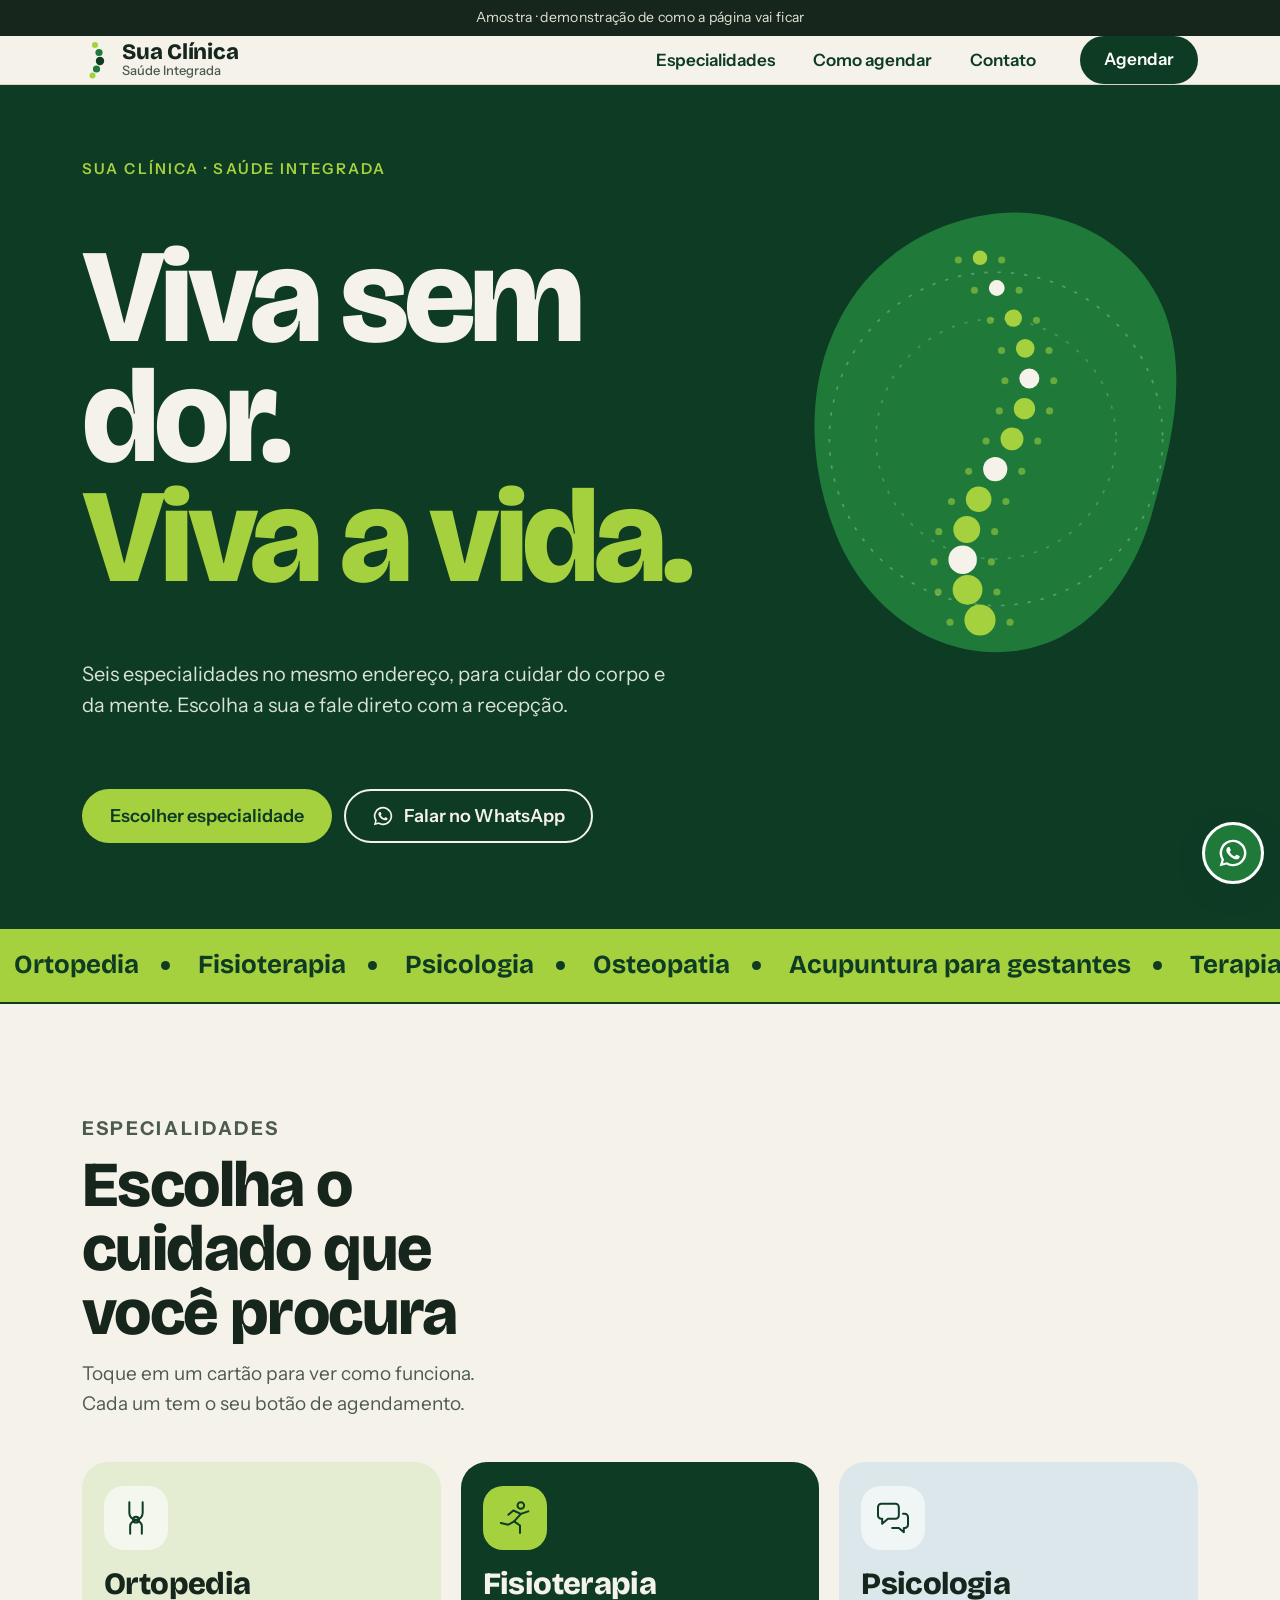
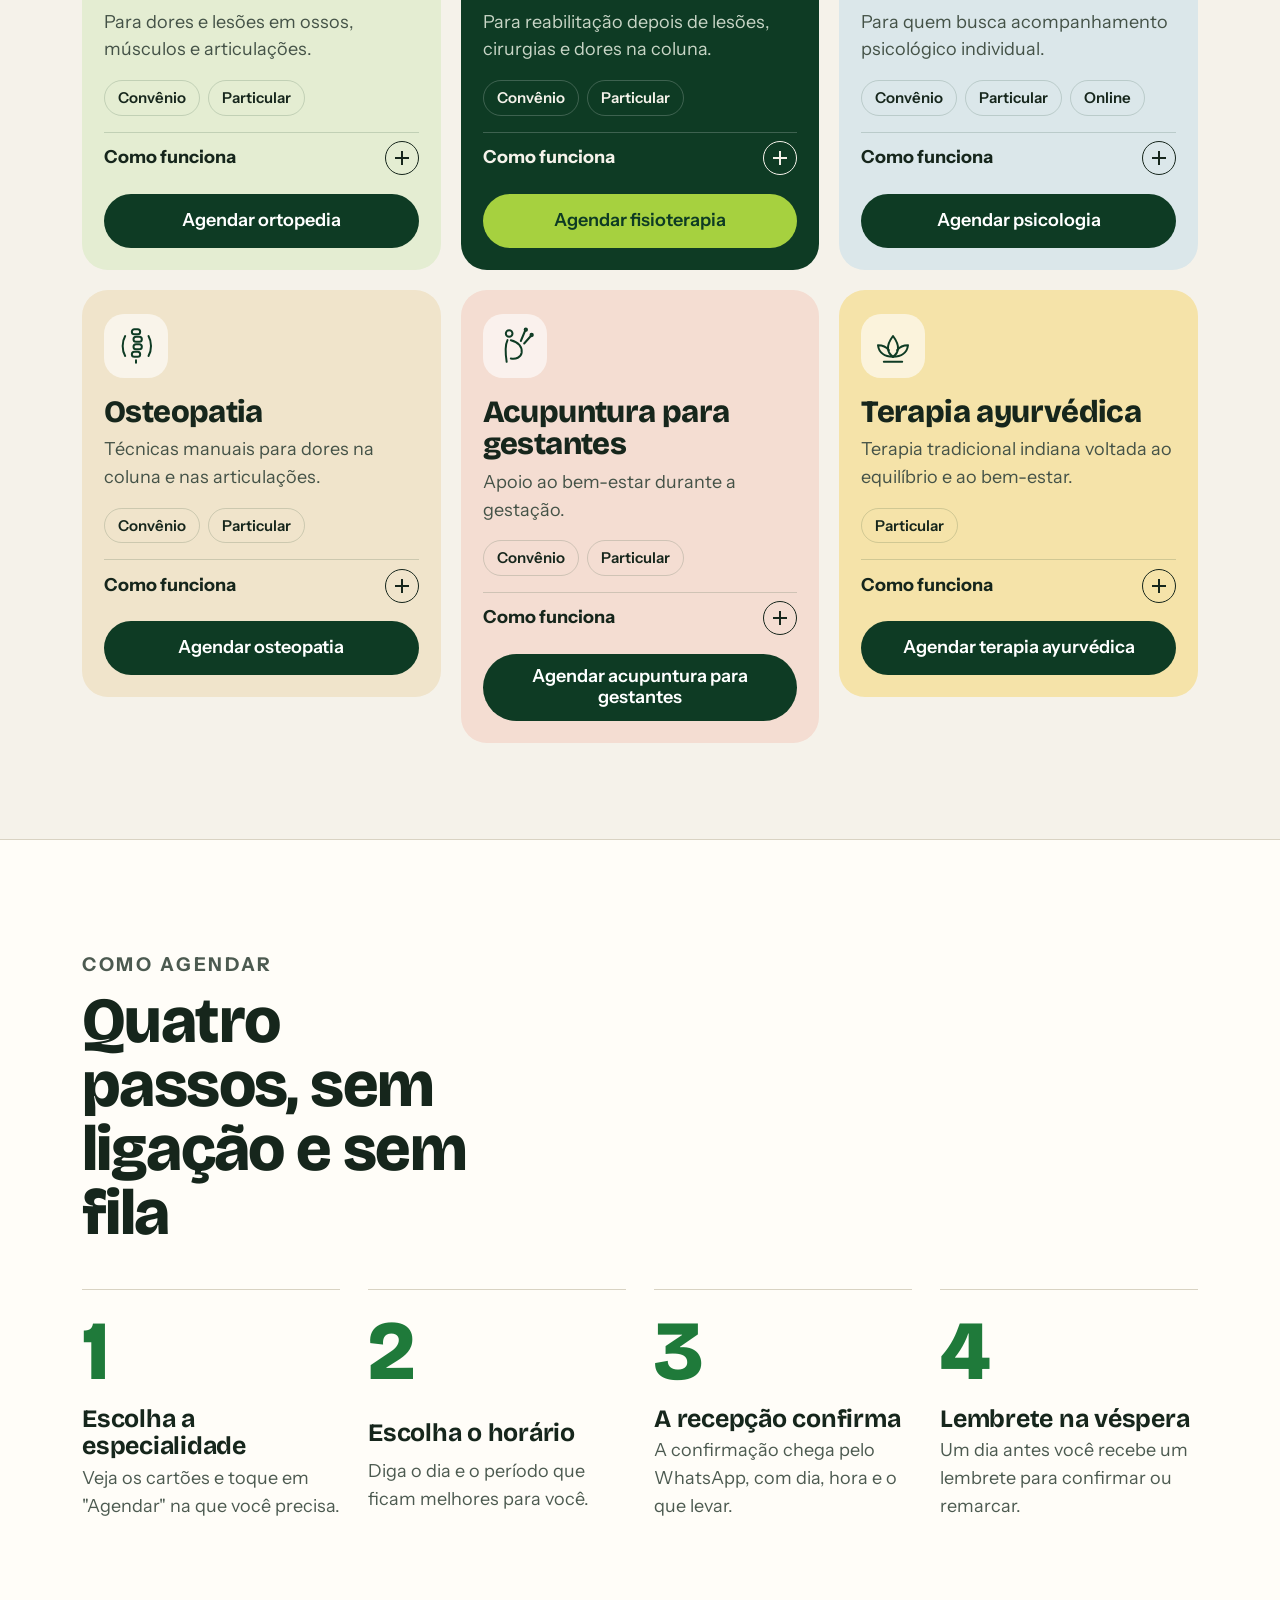
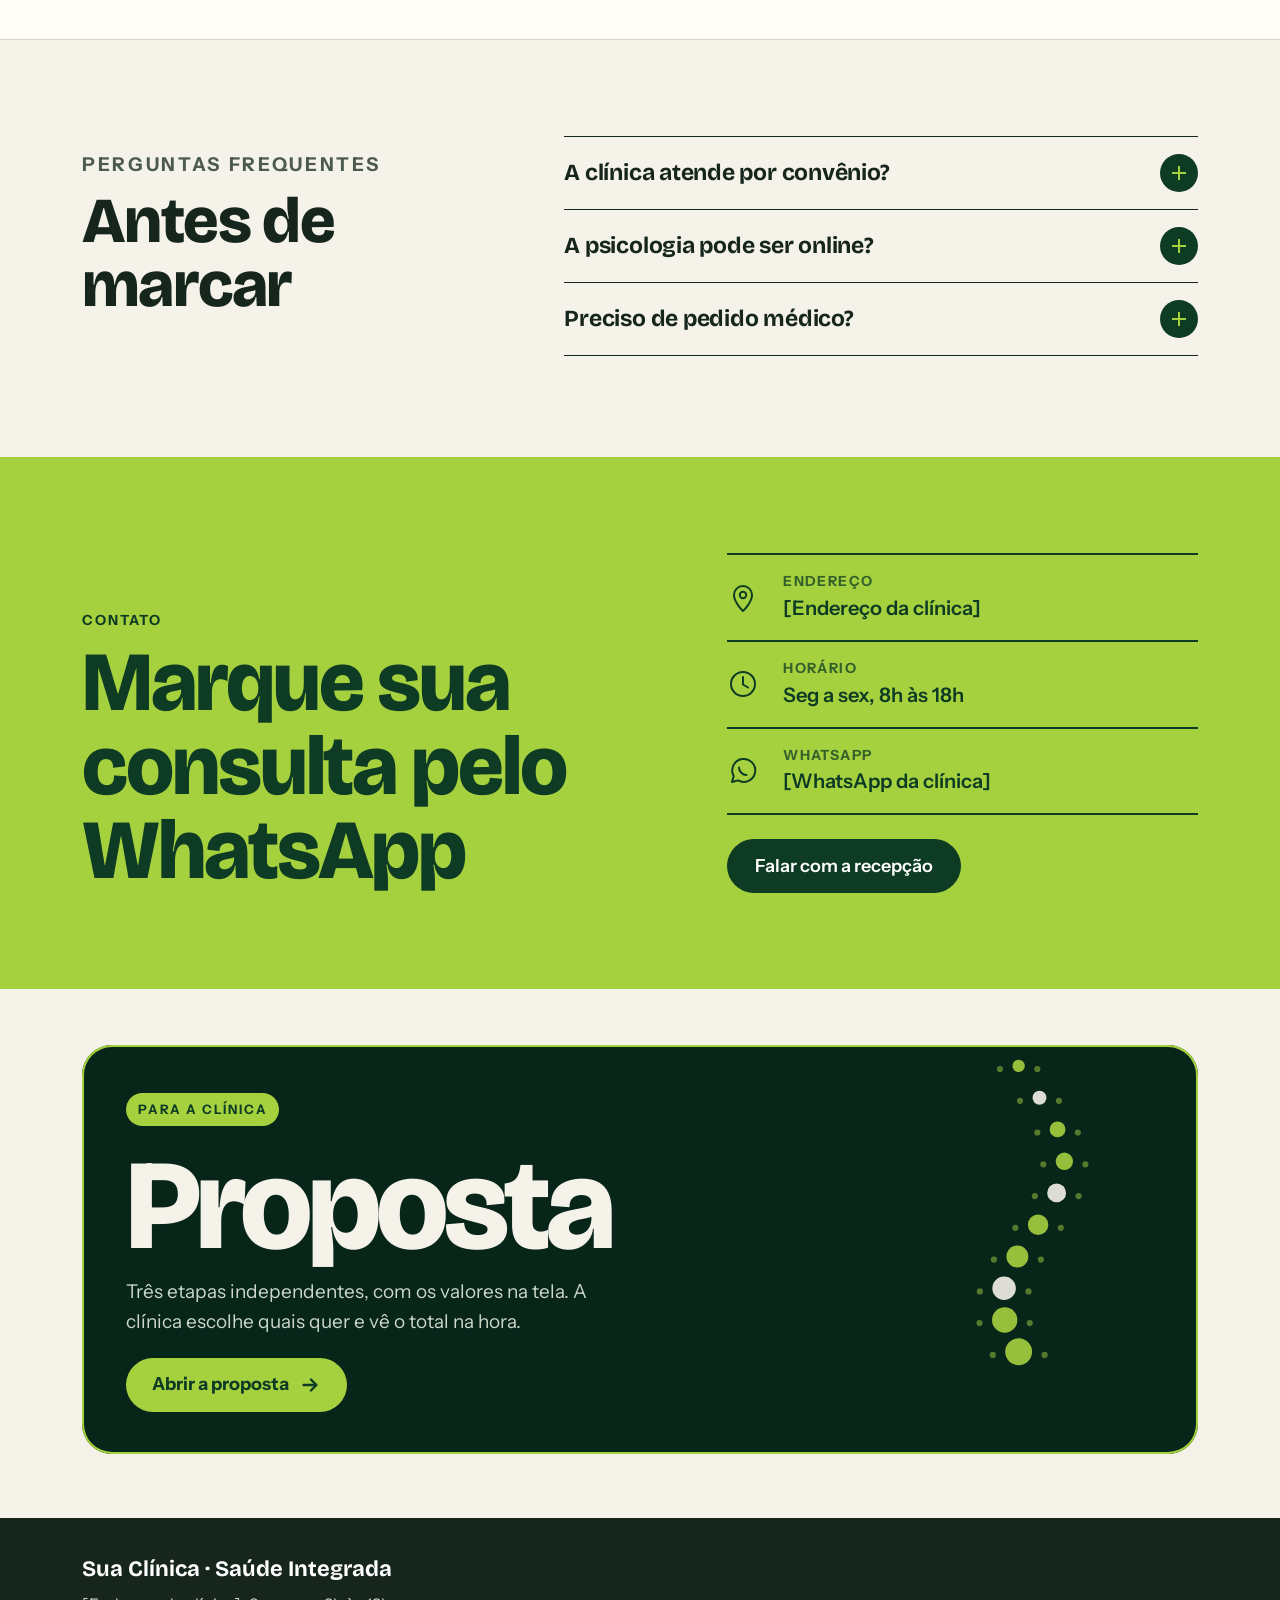
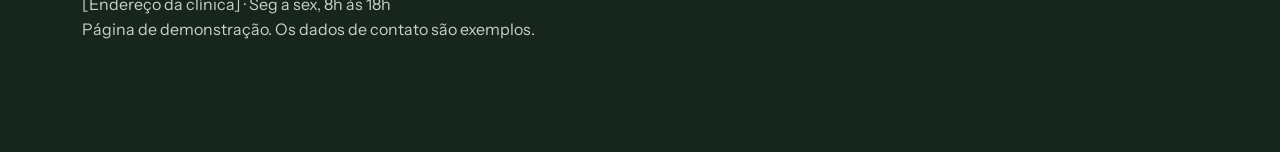
==== amostra-clinica.html @ cb08f444 "Adiciona amostra de landing page para clínica com proposta interativa Arquivo HTML único (CSS e JS e" ====
<!DOCTYPE html>
<html lang="pt-BR">
<head>
<meta charset="utf-8">
<meta name="viewport" content="width=device-width, initial-scale=1">
<title>Sua Clínica · Saúde Integrada</title>
<meta name="description" content="Ortopedia, fisioterapia, psicologia, osteopatia, acupuntura para gestantes e terapia ayurvédica. Agende pelo WhatsApp.">
<link rel="preconnect" href="https://fonts.googleapis.com">
<link rel="preconnect" href="https://fonts.gstatic.com" crossorigin>
<link href="https://fonts.googleapis.com/css2?family=Bricolage+Grotesque:opsz,wght@12..96,500;12..96,700;12..96,800&family=Instrument+Sans:wght@400;500;600;700&display=swap" rel="stylesheet">
<style>
:root{
  --escuro:#0E3B24; --verde:#1F7A3A; --limao:#A6D13F; --fundo:#F5F2EA;
  --tinta:#16261C; --suave:#4C5A50; --linha:#D9D3C3; --papel:#FFFDF8;
  --titulo:"Bricolage Grotesque","Arial Narrow",Arial,sans-serif;
  --texto:"Instrument Sans",system-ui,-apple-system,"Segoe UI",Roboto,Arial,sans-serif;
}
*,*::before,*::after{box-sizing:border-box}
html{-webkit-text-size-adjust:100%;scroll-behavior:smooth}
html.travado{overflow:hidden}
body{margin:0;background:var(--fundo);color:var(--tinta);font-family:var(--texto);font-size:18px;line-height:1.55;overflow-x:hidden}
h1,h2,h3,h4,p,ol,ul{margin:0}
ol,ul{padding:0;list-style:none}
svg{display:block}
a{color:inherit}
button{font:inherit;color:inherit;cursor:pointer}
:focus-visible{outline:3px solid var(--limao);outline-offset:3px}
.sobre-claro :focus-visible, .proposta :focus-visible{outline-color:var(--verde)}
.caixa{width:100%;max-width:1180px;margin:0 auto;padding:0 20px}
section{scroll-margin-top:120px}

/* Botões */
.btn{display:inline-flex;align-items:center;justify-content:center;gap:10px;min-height:54px;padding:10px 26px;border-radius:999px;border:2px solid transparent;font-weight:600;font-size:18px;line-height:1.2;text-decoration:none;text-align:center;transition:transform .15s ease,background-color .15s ease}
.btn:active{transform:scale(.98)}
.btn-limao{background:var(--limao);color:var(--escuro)}
.btn-limao:hover{background:#B7DD58}
.btn-escuro{background:var(--escuro);color:#fff}
.btn-escuro:hover{background:#14502F}
.btn-contorno{border-color:currentColor;background:transparent}
.btn svg{width:22px;height:22px;flex:none}

/* Faixa de amostra */
.amostra{background:var(--tinta);color:#E6E2D6;font-size:14px;text-align:center;padding:7px 16px;letter-spacing:.02em}

/* Topo */
.topo{position:sticky;top:0;z-index:40;background:rgba(245,242,234,.94);backdrop-filter:blur(10px);-webkit-backdrop-filter:blur(10px);border-bottom:1px solid var(--linha)}
.topo-linha{display:flex;align-items:center;justify-content:space-between;gap:12px;min-height:64px}
.marca{display:flex;align-items:center;gap:10px;min-width:0;min-height:48px;text-decoration:none}
.marca svg{width:30px;height:38px;flex:none}
.marca-nome{font-family:var(--titulo);font-weight:800;font-size:19px;line-height:1.05;letter-spacing:-.01em}
.marca-sub{display:block;font-family:var(--texto);font-weight:500;font-size:13px;color:var(--suave);letter-spacing:0}
.topo .btn{min-height:48px;padding:8px 22px;font-size:17px}
.menu{display:flex;gap:4px;margin:0 -10px;border-top:1px solid var(--linha)}
.menu a{flex:1;display:flex;align-items:center;justify-content:center;min-height:48px;padding:0 6px;font-size:16px;font-weight:600;text-decoration:none;white-space:nowrap;color:var(--escuro)}
.menu a:hover{text-decoration:underline;text-underline-offset:5px}

/* Abertura */
.abertura{background:var(--escuro);color:#F5F2EA;position:relative;overflow:hidden}
.abertura-grade{display:grid;gap:8px;padding-top:44px;padding-bottom:52px}
.sobretitulo{font-size:15px;font-weight:600;letter-spacing:.14em;text-transform:uppercase;color:var(--limao)}
.abertura h1{font-family:var(--titulo);font-weight:800;font-size:clamp(58px,17.5vw,150px);line-height:.9;letter-spacing:-.035em;margin:18px 0 22px}
.abertura h1 span{display:block}
.abertura h1 .l2{color:var(--limao)}
.abertura-texto{font-size:20px;max-width:30em;color:#D8E2D5}
.abertura-botoes{display:flex;flex-direction:column;gap:12px;margin-top:28px}
.abertura-arte{justify-self:center;width:min(78vw,340px);margin-top:26px}
.abertura-arte svg{width:100%;height:auto}

/* Faixa correndo */
.faixa{background:var(--limao);color:var(--escuro);overflow:hidden;border-block:2px solid var(--escuro)}
.faixa-trilho{display:flex;width:max-content;animation:correr 34s linear infinite}
.faixa-grupo{display:flex;flex:none}
.faixa-grupo span{display:flex;align-items:center;gap:22px;padding:14px 11px;font-family:var(--titulo);font-weight:700;font-size:22px;white-space:nowrap}
.faixa-grupo span::after{content:"";width:9px;height:9px;border-radius:50%;background:var(--escuro)}
@keyframes correr{to{transform:translateX(-50%)}}

/* Títulos de seção */
.secao{padding:64px 0}
.secao-cab{margin-bottom:30px;max-width:22em}
.rotulo{font-size:14px;font-weight:700;letter-spacing:.14em;text-transform:uppercase;color:var(--verde)}
.secao h2{font-family:var(--titulo);font-weight:800;font-size:clamp(36px,9vw,64px);line-height:1;letter-spacing:-.025em;margin-top:10px}
.secao-cab p{margin-top:14px;color:var(--suave);font-size:19px}

/* Cards */
.cards{display:grid;gap:16px;align-items:start}
.card{--c:#E4EDD2;--ct:var(--tinta);--cs:#445247;--cl:rgba(14,59,36,.16);background:var(--c);color:var(--ct);border-radius:26px;padding:24px 22px 22px;cursor:pointer;position:relative;-webkit-tap-highlight-color:transparent;transition:transform .2s ease}
.card:nth-child(3){--c:#DBE7EA}
.card:nth-child(4){--c:#F0E4CB}
.card:nth-child(5){--c:#F4DDD2}
.card:nth-child(6){--c:#F5E3A9}
.card.destaque{--c:var(--escuro);--ct:#F5F2EA;--cs:#C9D6C7;--cl:rgba(255,255,255,.2)}
.card-topo{display:flex;align-items:flex-start;justify-content:space-between;gap:12px}
.icone{width:64px;height:64px;border-radius:20px;background:rgba(255,255,255,.6);display:grid;place-items:center;color:var(--escuro)}
.destaque .icone{background:var(--limao)}
.icone svg{width:40px;height:40px;fill:none;stroke:currentColor;stroke-width:2.4;stroke-linecap:round;stroke-linejoin:round}
.selo-card{font-size:13px;font-weight:700;letter-spacing:.08em;text-transform:uppercase;background:var(--limao);color:var(--escuro);padding:6px 12px;border-radius:999px}
.card h3{font-family:var(--titulo);font-weight:800;font-size:31px;line-height:1.05;letter-spacing:-.02em;margin-top:18px}
.card-para{margin-top:8px;color:var(--cs);font-size:18px}
.etiquetas{display:flex;flex-wrap:wrap;gap:8px;margin-top:16px}
.etiquetas li{font-size:15px;font-weight:600;padding:5px 13px;border-radius:999px;border:1.5px solid var(--cl)}
.card-abrir{display:flex;align-items:center;justify-content:space-between;width:100%;min-height:52px;margin-top:16px;padding:0;background:none;border:0;border-top:1.5px solid var(--cl);font-weight:700;font-size:18px;text-align:left}
.card-abrir i{width:34px;height:34px;border-radius:50%;border:1.5px solid currentColor;position:relative;flex:none;transition:transform .25s ease}
.card-abrir i::before,.card-abrir i::after{content:"";position:absolute;left:50%;top:50%;width:14px;height:2px;margin:-1px 0 0 -7px;background:currentColor}
.card-abrir i::after{transform:rotate(90deg);transition:opacity .2s}
.card.aberto .card-abrir i{transform:rotate(180deg)}
.card.aberto .card-abrir i::after{opacity:0}
.passos{display:none;padding:4px 0 10px;counter-reset:p}
.card.aberto .passos{display:block;animation:surgir .3s ease}
.passos li{counter-increment:p;display:flex;gap:14px;align-items:center;padding:9px 0;font-size:18px}
.passos li::before{content:counter(p);flex:none;width:34px;height:34px;border-radius:50%;display:grid;place-items:center;font-family:var(--titulo);font-weight:800;font-size:17px;background:var(--ct);color:var(--c)}
.card .btn{width:100%;margin-top:10px}
.destaque .btn-escuro{background:var(--limao);color:var(--escuro)}
@keyframes surgir{from{opacity:0;transform:translateY(-6px)}to{opacity:1;transform:none}}

/* Como agendar */
.agendar{background:var(--papel);border-block:1px solid var(--linha)}
.etapas{display:grid;gap:0}
.etapas li{display:grid;grid-template-columns:auto 1fr;gap:4px 18px;padding:22px 0;border-top:1.5px solid var(--linha);align-items:start}
.etapas li:last-child{border-bottom:1.5px solid var(--linha)}
.etapas b{grid-row:span 2;font-family:var(--titulo);font-weight:800;font-size:60px;line-height:.85;color:var(--verde);letter-spacing:-.04em;min-width:1.1em}
.etapas h3{font-family:var(--titulo);font-weight:700;font-size:25px;line-height:1.1;letter-spacing:-.01em}
.etapas p{color:var(--suave)}

/* Perguntas */
.faq-lista{border-top:1.5px solid var(--tinta)}
.faq-item{border-bottom:1.5px solid var(--tinta)}
.faq-item button{display:flex;align-items:center;justify-content:space-between;gap:16px;width:100%;min-height:72px;padding:14px 0;background:none;border:0;text-align:left;font-family:var(--titulo);font-weight:700;font-size:23px;line-height:1.15;letter-spacing:-.01em}
.faq-item button i{width:38px;height:38px;border-radius:50%;background:var(--escuro);position:relative;flex:none;transition:transform .25s ease}
.faq-item button i::before,.faq-item button i::after{content:"";position:absolute;left:50%;top:50%;width:14px;height:2px;margin:-1px 0 0 -7px;background:var(--limao)}
.faq-item button i::after{transform:rotate(90deg)}
.faq-item.aberto button i{transform:rotate(45deg)}
.faq-resposta{display:none;padding:0 0 22px;max-width:38em;color:#33423A}
.faq-item.aberto .faq-resposta{display:block;animation:surgir .3s ease}

/* Contato */
.contato{background:var(--limao);color:var(--escuro)}
.contato .rotulo{color:var(--escuro)}
.contato-grade{display:grid;gap:30px}
.contato h2{font-size:clamp(40px,10.5vw,84px)}
.contato-dados{display:grid;gap:0;border-top:2px solid var(--escuro)}
.contato-dados div{display:grid;grid-template-columns:44px 1fr;gap:12px;align-items:center;padding:16px 0;border-bottom:2px solid var(--escuro)}
.contato-dados svg{width:32px;height:32px;fill:none;stroke:currentColor;stroke-width:2;stroke-linecap:round;stroke-linejoin:round}
.contato-dados small{display:block;font-size:14px;font-weight:700;letter-spacing:.1em;text-transform:uppercase;opacity:.75}
.contato-dados strong{font-size:20px;font-weight:600}
.contato .btn{width:100%;margin-top:24px}

/* Cartão Proposta */
.bloco-proposta{padding:56px 0 64px}
.cartao-proposta{display:block;width:100%;text-align:left;background:#08251A;color:#F5F2EA;border:0;border-radius:30px;padding:30px 24px 26px;position:relative;overflow:hidden;box-shadow:0 0 0 2px var(--limao) inset;transition:transform .2s ease}
.cartao-proposta:hover{transform:translateY(-3px)}
.cartao-proposta .pontos{position:absolute;right:-30px;top:-20px;width:210px;opacity:.9;pointer-events:none}
.cartao-proposta small{display:inline-block;font-size:13px;font-weight:700;letter-spacing:.14em;text-transform:uppercase;color:var(--escuro);background:var(--limao);padding:6px 12px;border-radius:999px;position:relative}
.cartao-proposta strong{display:block;font-family:var(--titulo);font-weight:800;font-size:clamp(60px,17vw,128px);line-height:.92;letter-spacing:-.04em;margin:22px 0 12px;position:relative}
.cartao-proposta span.t{display:block;font-size:19px;color:#CBD8C9;max-width:26em;position:relative}
.cartao-proposta span.ir{display:inline-flex;align-items:center;gap:10px;min-height:54px;margin-top:22px;padding:10px 26px;border-radius:999px;background:var(--limao);color:var(--escuro);font-weight:700;position:relative}
.cartao-proposta span.ir svg{width:22px;height:22px}

/* Rodapé */
.rodape{background:var(--tinta);color:#C9D0C6;padding:34px 0 110px;font-size:16px}
.rodape strong{display:block;font-family:var(--titulo);font-size:22px;color:#fff;margin-bottom:6px}

/* WhatsApp flutuante */
.flutuante{position:fixed;right:16px;bottom:16px;z-index:45;width:62px;height:62px;border-radius:50%;background:var(--verde);color:#fff;display:grid;place-items:center;box-shadow:0 8px 22px rgba(14,59,36,.35);border:3px solid #fff;text-decoration:none}
.flutuante svg{width:32px;height:32px}

/* Animação ao rolar */
.js .revela{opacity:0;transform:translateY(22px);transition:opacity .6s ease,transform .6s ease}
.js .revela.visto{opacity:1;transform:none}

/* ============ PROPOSTA (camada) ============ */
.proposta{display:none;position:fixed;inset:0;z-index:100;background:var(--fundo);overflow-y:auto;-webkit-overflow-scrolling:touch;overscroll-behavior:contain}
.proposta.aberta{display:block}
.p-topo{position:sticky;top:0;z-index:5;background:#08251A;color:#fff}
.p-topo .caixa{display:flex;align-items:center;justify-content:space-between;gap:12px;min-height:64px}
.p-topo b{font-family:var(--titulo);font-size:20px;font-weight:800}
.p-fechar{display:inline-flex;align-items:center;gap:8px;min-height:48px;padding:6px 20px;border-radius:999px;border:2px solid var(--limao);background:transparent;color:#fff;font-weight:700;font-size:17px}
.p-fechar svg{width:16px;height:16px}
.p-corpo{max-width:880px;padding-top:40px;padding-bottom:40px}
.p-corpo h2{font-family:var(--titulo);font-weight:800;font-size:clamp(34px,8.6vw,60px);line-height:1;letter-spacing:-.03em}
.p-intro{margin-top:18px;font-size:19px;color:#33423A;max-width:36em}
.p-ordem{display:flex;flex-wrap:wrap;align-items:center;gap:8px;margin-top:20px;font-weight:700}
.p-ordem span{padding:7px 15px;border-radius:999px;background:var(--escuro);color:#fff;font-size:16px}
.p-ordem svg{width:20px;height:20px;color:var(--verde)}
.etapa{background:var(--papel);border:2px solid var(--linha);border-radius:26px;padding:24px 20px;margin-top:22px;position:relative;transition:border-color .2s, box-shadow .2s}
.etapa.marcada{border-color:var(--verde);box-shadow:0 0 0 4px rgba(166,209,63,.55)}
.etapa-num{font-size:14px;font-weight:700;letter-spacing:.14em;text-transform:uppercase;color:var(--verde)}
.etapa h3{font-family:var(--titulo);font-weight:800;font-size:32px;line-height:1.05;letter-spacing:-.02em;margin-top:6px}
.etapa-linha{margin-top:8px;color:var(--suave)}
.selo-fund{display:inline-flex;align-items:center;gap:8px;margin-top:14px;padding:7px 14px;border-radius:999px;background:var(--limao);color:var(--escuro);font-size:14px;font-weight:700;letter-spacing:.06em;text-transform:uppercase}
.selo-fund svg{width:16px;height:16px}
.precos{display:grid;gap:10px;margin-top:18px}
.preco{background:var(--fundo);border-radius:18px;padding:16px 18px}
.preco small{display:block;font-size:14px;font-weight:700;letter-spacing:.08em;text-transform:uppercase;color:var(--suave)}
.preco strong{font-family:var(--titulo);font-weight:800;font-size:40px;line-height:1.1;letter-spacing:-.02em;color:var(--escuro)}
.preco strong em{font-style:normal;font-family:var(--texto);font-size:17px;font-weight:600;letter-spacing:0;color:var(--suave)}
.preco s{color:#7B857D;font-size:19px;font-weight:600;margin-right:6px}
.preco p{font-size:16px;color:var(--suave);margin-top:4px}
.etapa h4{font-size:14px;font-weight:700;letter-spacing:.12em;text-transform:uppercase;color:var(--suave);margin-top:22px}
.inclui{margin-top:8px}
.inclui li{position:relative;padding:8px 0 8px 34px;border-bottom:1px solid var(--linha)}
.inclui li:last-child{border-bottom:0}
.inclui li::before{content:"";position:absolute;left:2px;top:14px;width:18px;height:10px;border-left:3px solid var(--verde);border-bottom:3px solid var(--verde);transform:rotate(-45deg) scale(.8);transform-origin:left top;margin-top:6px}
.nota{margin-top:16px;padding:14px 16px;border-radius:16px;background:var(--fundo);font-size:17px;color:#33423A}
.nota b{color:var(--escuro)}
.btn-incluir{width:100%;margin-top:20px;background:#fff;color:var(--escuro);border:2px solid var(--escuro)}
.btn-incluir .cx{width:26px;height:26px;border-radius:8px;border:2px solid var(--escuro);flex:none;display:grid;place-items:center}
.btn-incluir .cx svg{width:16px;height:16px;opacity:0}
.marcada .btn-incluir{background:var(--escuro);color:#fff}
.marcada .btn-incluir .cx{background:var(--limao);border-color:var(--limao);color:var(--escuro)}
.marcada .btn-incluir .cx svg{opacity:1}

/* Mini demonstração */
.demo{margin-top:22px;border:2px dashed var(--verde);border-radius:22px;padding:20px 16px;background:#F0F4E6}
.demo-cab{display:flex;flex-wrap:wrap;align-items:center;gap:8px 12px}
.demo-cab b{font-family:var(--titulo);font-size:24px;font-weight:800;letter-spacing:-.01em}
.demo-cab span{font-size:13px;font-weight:700;letter-spacing:.08em;text-transform:uppercase;padding:4px 10px;border-radius:999px;background:var(--escuro);color:#fff}
.demo > p{margin-top:6px;color:var(--suave);font-size:17px}
.demo h5{margin:18px 0 8px;font-size:17px;font-weight:700}
.demo h5 i{font-style:normal;display:inline-grid;place-items:center;width:28px;height:28px;border-radius:50%;background:var(--escuro);color:#fff;font-size:15px;margin-right:8px}
.opcoes{display:grid;grid-template-columns:repeat(2,1fr);gap:8px}
.opcoes.dias{grid-template-columns:repeat(5,1fr);gap:6px}
.opcoes.horas{grid-template-columns:repeat(4,1fr)}
.op{min-height:50px;padding:6px 4px;border-radius:14px;border:2px solid #C6CFBB;background:#fff;font-weight:600;font-size:16px;line-height:1.15;color:var(--tinta)}
.op small{display:block;font-size:13px;font-weight:500;color:var(--suave)}
.op.sel{background:var(--escuro);border-color:var(--escuro);color:#fff}
.op.sel small{color:#CBD8C9}
.op:disabled{background:#E4E3DC;border-color:#E4E3DC;color:#8E948C;cursor:not-allowed;text-decoration:line-through}
.op:disabled small{text-decoration:none;color:#8E948C}
.legenda{display:flex;gap:16px;margin-top:10px;font-size:15px;color:var(--suave)}
.legenda span{display:flex;align-items:center;gap:6px}
.legenda span::before{content:"";width:16px;height:16px;border-radius:5px;border:2px solid #C6CFBB;background:#fff}
.legenda span.oc::before{background:#E4E3DC;border-color:#E4E3DC}
.demo-res{display:none;margin-top:20px}
.demo-res.visivel{display:block;animation:surgir .35s ease}
.tela{background:#E7E0D3;border-radius:20px;padding:14px 12px 16px;margin-top:12px}
.tela-cab{font-size:14px;font-weight:700;letter-spacing:.06em;text-transform:uppercase;color:#5B5A50;margin-bottom:10px}
.balao{background:#fff;border-radius:4px 16px 16px 16px;padding:12px 14px;font-size:17px;line-height:1.45;max-width:340px;box-shadow:0 1px 1px rgba(0,0,0,.08)}
.balao b{display:block}
.balao-botoes{display:grid;grid-template-columns:1fr 1fr;gap:8px;max-width:340px;margin-top:8px}
.balao-botoes button{min-height:50px;border-radius:12px;border:0;background:#fff;color:var(--verde);font-weight:700;font-size:17px;box-shadow:0 1px 1px rgba(0,0,0,.08)}
.balao-botoes button.sel{background:var(--verde);color:#fff}
.demo-retorno{margin-top:10px;font-size:16px;font-weight:600;color:var(--escuro);min-height:1.5em}

.quadros{display:grid;gap:16px;margin-top:26px}
.quadro{border-radius:24px;padding:24px 20px}
.quadro h3{font-family:var(--titulo);font-weight:800;font-size:27px;letter-spacing:-.02em;line-height:1.1}
.quadro.nao{background:var(--escuro);color:#F5F2EA}
.quadro.nao p{margin-top:10px;color:#D3DDD0}
.quadro.cond{background:var(--papel);border:2px solid var(--linha)}
.quadro.cond ul{margin-top:8px}
.quadro.cond li{padding:9px 0 9px 20px;border-bottom:1px solid var(--linha);position:relative}
.quadro.cond li:last-child{border-bottom:0}
.quadro.cond li::before{content:"";position:absolute;left:0;top:20px;width:8px;height:8px;border-radius:50%;background:var(--verde)}
.p-autor{margin-top:28px;padding-top:18px;border-top:1.5px solid var(--linha);font-size:16px;color:var(--suave)}

.barra{position:sticky;bottom:0;z-index:5;background:#08251A;color:#fff;border-top:3px solid var(--limao);padding:12px 0 calc(12px + env(safe-area-inset-bottom))}
.barra .caixa{max-width:880px;display:grid;grid-template-columns:1fr 1fr;gap:6px 14px;align-items:end}
.tot small{display:block;font-size:13px;font-weight:700;letter-spacing:.1em;text-transform:uppercase;color:#B9C8B7}
.tot strong{font-family:var(--titulo);font-weight:800;font-size:30px;line-height:1.1;letter-spacing:-.02em;color:var(--limao);white-space:nowrap}
.barra-nota{grid-column:1/-1;font-size:14.5px;line-height:1.35;color:#DCE5D8}
.barra .btn{grid-column:1/-1;min-height:52px}
.barra .btn[aria-disabled="true"]{background:#40584A;color:#AEBBAF;cursor:not-allowed}

/* ============ Telas maiores ============ */
@media (min-width:700px){
  .caixa{padding:0 32px}
  .cards{grid-template-columns:repeat(2,1fr);gap:20px}
  .abertura-botoes{flex-direction:row;flex-wrap:wrap}
  .etapas{grid-template-columns:repeat(2,1fr);column-gap:40px}
  .etapas li:nth-last-child(2){border-bottom:1.5px solid var(--linha)}
  .contato .btn{width:auto}
  .precos{grid-template-columns:1fr 1fr}
  .precos.um{grid-template-columns:1fr}
  .opcoes{grid-template-columns:repeat(3,1fr)}
  .opcoes.horas{grid-template-columns:repeat(8,1fr)}
  .etapa{padding:32px}
  .demo{padding:26px}
  .quadro{padding:30px}
  .cartao-proposta{padding:48px 44px 42px}
  .cartao-proposta .pontos{width:340px;right:10px;top:-10px}
  .barra .caixa{grid-template-columns:auto auto 1fr;gap:6px 30px;align-items:center}
  .barra-nota{grid-column:1/-1;grid-row:2}
  .barra .btn{grid-column:3;grid-row:1;justify-self:end;white-space:nowrap}
}
@media (min-width:1000px){
  section{scroll-margin-top:84px}
  .topo-linha{min-height:76px}
  .topo .caixa{display:flex;align-items:center;gap:28px}
  .topo-linha{flex:1;order:1}
  .menu{order:2;border:0;margin:0;gap:6px}
  .menu a{padding:0 16px;font-size:17px}
  .topo-linha .btn{order:3}
  .topo .caixa{position:relative}
  .topo-linha{display:contents}
  .marca{margin-right:auto}
  .marca-nome{font-size:22px}
  .abertura-grade{grid-template-columns:1.25fr .75fr;align-items:center;gap:40px;padding-top:72px;padding-bottom:84px}
  .abertura h1{font-size:clamp(96px,10.4vw,150px)}
  .abertura-arte{width:100%;max-width:400px;margin:0;grid-row:1/4;grid-column:2}
  .abertura-grade > *:not(.abertura-arte){grid-column:1}
  .secao{padding:96px 0}
  .secao-cab{margin-bottom:44px}
  .cards{grid-template-columns:repeat(3,1fr)}
  .etapas{grid-template-columns:repeat(4,1fr);column-gap:28px}
  .etapas li{grid-template-columns:1fr;border-bottom:0!important;padding-top:26px}
  .etapas b{font-size:84px;margin-bottom:14px}
  .faq-grade{display:grid;grid-template-columns:.8fr 1.2fr;gap:60px;align-items:start}
  .contato-grade{grid-template-columns:1.1fr .9fr;gap:70px;align-items:end}
  .quadros{grid-template-columns:.8fr 1.2fr}
  .faixa-grupo span{font-size:26px;padding:16px 14px}
}
@media (prefers-reduced-motion:reduce){
  html{scroll-behavior:auto}
  *,*::before,*::after{animation:none!important;transition:none!important}
  .js .revela{opacity:1;transform:none}
  .faixa-trilho{width:auto;flex-wrap:wrap}
  .faixa-grupo{flex-wrap:wrap}
  .faixa-grupo[aria-hidden="true"]{display:none}
}
</style>
</head>
<body>

<div class="amostra">Amostra · demonstração de como a página vai ficar</div>

<header class="topo">
  <div class="caixa">
    <div class="topo-linha">
      <a class="marca" href="#inicio" data-rolar="inicio" aria-label="Início">
        <svg viewBox="0 0 30 38" aria-hidden="true"><circle cx="13" cy="4" r="3" fill="#A6D13F"/><circle cx="17" cy="11.5" r="3.6" fill="#1F7A3A"/><circle cx="18" cy="20" r="4.2" fill="#0E3B24"/><circle cx="14.5" cy="28" r="3.6" fill="#1F7A3A"/><circle cx="10.5" cy="34.5" r="3" fill="#A6D13F"/></svg>
        <span class="marca-nome"><span data-nome-curto>Sua Clínica</span><span class="marca-sub" data-nome-sub>Saúde Integrada</span></span>
      </a>
      <a class="btn btn-escuro" data-wa="Olá! Vim pelo site e quero agendar uma consulta." target="_blank" rel="noopener">Agendar</a>
    </div>
    <nav class="menu" aria-label="Menu">
      <a href="#especialidades" data-rolar="especialidades">Especialidades</a>
      <a href="#como-agendar" data-rolar="como-agendar">Como agendar</a>
      <a href="#contato" data-rolar="contato">Contato</a>
    </nav>
  </div>
</header>

<main>
  <section class="abertura" id="inicio">
    <div class="caixa abertura-grade">
      <p class="sobretitulo" data-nome>Sua Clínica · Saúde Integrada</p>
      <h1><span>Viva sem dor.</span><span class="l2">Viva a vida.</span></h1>
      <div class="abertura-arte" aria-hidden="true">
        <svg id="arteColuna" viewBox="0 0 360 430">
          <path d="M183 12c62-6 128 30 150 92 20 58 4 118-12 176-16 60-58 118-124 126-70 8-130-36-158-98C12 246 6 170 40 106 68 52 122 18 183 12z" fill="#1F7A3A"/>
          <circle cx="180" cy="215" r="150" fill="none" stroke="#F5F2EA" stroke-opacity=".28" stroke-width="1.5" stroke-dasharray="3 9"/>
          <circle cx="180" cy="215" r="108" fill="none" stroke="#F5F2EA" stroke-opacity=".2" stroke-width="1.5" stroke-dasharray="3 9"/>
        </svg>
      </div>
      <p class="abertura-texto">Seis especialidades no mesmo endereço, para cuidar do corpo e da mente. Escolha a sua e fale direto com a recepção.</p>
      <div class="abertura-botoes">
        <a class="btn btn-limao" href="#especialidades" data-rolar="especialidades">Escolher especialidade</a>
        <a class="btn btn-contorno" data-wa="Olá! Vim pelo site e quero falar com a clínica." target="_blank" rel="noopener">
          <svg viewBox="0 0 24 24" fill="currentColor" aria-hidden="true"><path d="M12 2a10 10 0 0 0-8.6 15.1L2 22l5.1-1.3A10 10 0 1 0 12 2zm0 18.2a8.200 8.200 0 0 1-4.200-1.150l-.3-.18-3 .78.800-2.920-.2-.300A8.200 8.200 0 1 1 12 20.200zm4.500-6.100c-.25-.120-1.460-.720-1.680-.800-.230-.080-.390-.120-.560.130-.160.240-.640.800-.780.960-.140.170-.290.180-.530.060a6.700 6.700 0 0 1-3.340-2.920c-.250-.430.250-.400.720-1.340.080-.160.040-.300-.020-.420-.060-.120-.560-1.340-.760-1.830-.200-.480-.400-.420-.560-.420h-.470a.900.900 0 0 0-.660.300 2.760 2.760 0 0 0-.860 2.050c0 1.210.880 2.380 1 2.540.120.170 1.730 2.640 4.200 3.700 1.560.670 2.170.730 2.950.610.470-.070 1.460-.600 1.660-1.170.210-.580.210-1.070.150-1.170-.060-.110-.220-.170-.470-.290z"/></svg>
          Falar no WhatsApp
        </a>
      </div>
    </div>
  </section>

  <div class="faixa" aria-hidden="true"><div class="faixa-trilho" id="faixaTrilho"></div></div>

  <section class="secao" id="especialidades">
    <div class="caixa">
      <div class="secao-cab revela">
        <p class="rotulo">Especialidades</p>
        <h2>Escolha o cuidado que você procura</h2>
        <p>Toque em um cartão para ver como funciona. Cada um tem o seu botão de agendamento.</p>
      </div>
      <div class="cards" id="cards"></div>
    </div>
  </section>

  <section class="secao agendar" id="como-agendar">
    <div class="caixa">
      <div class="secao-cab revela">
        <p class="rotulo">Como agendar</p>
        <h2>Quatro passos, sem ligação e sem fila</h2>
      </div>
      <ol class="etapas">
        <li class="revela"><b>1</b><h3>Escolha a especialidade</h3><p>Veja os cartões e toque em "Agendar" na que você precisa.</p></li>
        <li class="revela"><b>2</b><h3>Escolha o horário</h3><p>Diga o dia e o período que ficam melhores para você.</p></li>
        <li class="revela"><b>3</b><h3>A recepção confirma</h3><p>A confirmação chega pelo WhatsApp, com dia, hora e o que levar.</p></li>
        <li class="revela"><b>4</b><h3>Lembrete na véspera</h3><p>Um dia antes você recebe um lembrete para confirmar ou remarcar.</p></li>
      </ol>
    </div>
  </section>

  <section class="secao" id="perguntas">
    <div class="caixa faq-grade">
      <div class="secao-cab revela">
        <p class="rotulo">Perguntas frequentes</p>
        <h2>Antes de marcar</h2>
      </div>
      <div class="faq-lista revela">
        <div class="faq-item">
          <button type="button" aria-expanded="false" aria-controls="faq1">A clínica atende por convênio?<i aria-hidden="true"></i></button>
          <div class="faq-resposta" id="faq1"><p>Ortopedia, fisioterapia, psicologia, osteopatia e acupuntura para gestantes atendem por convênio e particular. A terapia ayurvédica é só particular. Informe o nome do seu plano pelo WhatsApp e a recepção confirma a cobertura antes de marcar.</p></div>
        </div>
        <div class="faq-item">
          <button type="button" aria-expanded="false" aria-controls="faq2">A psicologia pode ser online?<i aria-hidden="true"></i></button>
          <div class="faq-resposta" id="faq2"><p>Pode. As sessões de psicologia acontecem na clínica ou por chamada de vídeo. O formato é combinado na primeira conversa e pode mudar ao longo do acompanhamento.</p></div>
        </div>
        <div class="faq-item">
          <button type="button" aria-expanded="false" aria-controls="faq3">Preciso de pedido médico?<i aria-hidden="true"></i></button>
          <div class="faq-resposta" id="faq3"><p>Para consultas, não. Para fisioterapia pelo convênio, o plano costuma exigir o pedido médico. Em caso de dúvida, pergunte pelo WhatsApp e a recepção informa o que levar no dia.</p></div>
        </div>
      </div>
    </div>
  </section>

  <section class="secao contato" id="contato">
    <div class="caixa contato-grade">
      <div class="revela">
        <p class="rotulo">Contato</p>
        <h2>Marque sua consulta pelo WhatsApp</h2>
      </div>
      <div class="revela">
        <div class="contato-dados">
          <div>
            <svg viewBox="0 0 32 32" aria-hidden="true"><path d="M16 29s9-8.500 9-16a9 9 0 0 0-18 0c0 7.500 9 16 9 16z"/><circle cx="16" cy="13" r="3.200"/></svg>
            <p><small>Endereço</small><strong>[Endereço da clínica]</strong></p>
          </div>
          <div>
            <svg viewBox="0 0 32 32" aria-hidden="true"><circle cx="16" cy="16" r="12"/><path d="M16 9v7.500l5 3"/></svg>
            <p><small>Horário</small><strong>Seg a sex, 8h às 18h</strong></p>
          </div>
          <div>
            <svg viewBox="0 0 32 32" aria-hidden="true"><path d="M5 27l1.700-6A11.500 11.500 0 1 1 11 25.400z"/><path d="M12 12.500c0 4 3.500 7.500 7.500 7.500"/></svg>
            <p><small>WhatsApp</small><strong>[WhatsApp da clínica]</strong></p>
          </div>
        </div>
        <a class="btn btn-escuro" data-wa="Olá! Vim pelo site e quero agendar uma consulta." target="_blank" rel="noopener">Falar com a recepção</a>
      </div>
    </div>
  </section>

  <section class="bloco-proposta">
    <div class="caixa">
      <button type="button" class="cartao-proposta revela" id="abrirProposta" aria-haspopup="true">
        <svg class="pontos" id="pontosProposta" viewBox="0 0 220 220" aria-hidden="true"></svg>
        <small>Para a clínica</small>
        <strong>Proposta</strong>
        <span class="t">Três etapas independentes, com os valores na tela. A clínica escolhe quais quer e vê o total na hora.</span>
        <span class="ir">Abrir a proposta
          <svg viewBox="0 0 24 24" fill="none" stroke="currentColor" stroke-width="2.600" stroke-linecap="round" stroke-linejoin="round" aria-hidden="true"><path d="M5 12h14M13 6l6 6-6 6"/></svg>
        </span>
      </button>
    </div>
  </section>
</main>

<footer class="rodape">
  <div class="caixa">
    <strong data-nome>Sua Clínica · Saúde Integrada</strong>
    <p>[Endereço da clínica] · Seg a sex, 8h às 18h</p>
    <p>Página de demonstração. Os dados de contato são exemplos.</p>
  </div>
</footer>

<a class="flutuante" data-wa="Olá! Vim pelo site e quero agendar uma consulta." target="_blank" rel="noopener" aria-label="Falar no WhatsApp">
  <svg viewBox="0 0 24 24" fill="currentColor" aria-hidden="true"><path d="M12 2a10 10 0 0 0-8.600 15.100L2 22l5.100-1.300A10 10 0 1 0 12 2zm0 18.200a8.200 8.200 0 0 1-4.200-1.150l-.300-.180-3 .780.800-2.920-.200-.300A8.200 8.200 0 1 1 12 20.200zm4.500-6.100c-.250-.120-1.460-.720-1.680-.800-.230-.080-.390-.120-.560.130-.160.240-.640.800-.780.960-.140.170-.290.180-.530.060a6.700 6.700 0 0 1-3.340-2.920c-.250-.430.250-.400.720-1.340.080-.160.040-.300-.020-.420-.060-.120-.560-1.340-.760-1.830-.200-.480-.400-.420-.560-.420h-.470a.900.900 0 0 0-.660.300 2.760 2.760 0 0 0-.860 2.050c0 1.210.880 2.380 1 2.540.120.170 1.730 2.640 4.200 3.700 1.560.670 2.170.730 2.950.610.470-.070 1.460-.600 1.660-1.170.210-.580.210-1.070.150-1.170-.060-.110-.220-.170-.470-.290z"/></svg>
</a>

<!-- ============ PROPOSTA ============ -->
<div class="proposta" id="proposta" role="dialog" aria-modal="true" aria-labelledby="pTitulo">
  <div class="p-topo">
    <div class="caixa">
      <b>Proposta</b>
      <button type="button" class="p-fechar" id="fecharProposta">
        <svg viewBox="0 0 16 16" fill="none" stroke="currentColor" stroke-width="2.400" stroke-linecap="round" aria-hidden="true"><path d="M2 2l12 12M14 2L2 14"/></svg>
        Fechar
      </button>
    </div>
  </div>

  <div class="caixa p-corpo">
    <h2 id="pTitulo">Mais pacientes encontrando a clínica, e a recepção com menos trabalho.</h2>
    <p class="p-intro">São três etapas independentes: a clínica escolhe quais quer. A ordem sugerida é esta, para não pagar anúncio sem conseguir atender quem chega.</p>
    <div class="p-ordem" aria-label="Ordem sugerida: página, agenda, anúncios">
      <span>1 · Página</span>
      <svg viewBox="0 0 24 24" fill="none" stroke="currentColor" stroke-width="2.600" stroke-linecap="round" stroke-linejoin="round" aria-hidden="true"><path d="M5 12h14M13 6l6 6-6 6"/></svg>
      <span>2 · Agenda</span>
      <svg viewBox="0 0 24 24" fill="none" stroke="currentColor" stroke-width="2.600" stroke-linecap="round" stroke-linejoin="round" aria-hidden="true"><path d="M5 12h14M13 6l6 6-6 6"/></svg>
      <span>3 · Anúncios</span>
    </div>

    <!-- ETAPA 1 -->
    <article class="etapa" data-etapa="1">
      <p class="etapa-num">Etapa 1</p>
      <h3>Landing page</h3>
      <p class="etapa-linha">A página que você acabou de ver, com os dados reais da clínica.</p>
      <div class="precos um">
        <div class="preco"><small>Pagamento único</small><strong>R$ 697</strong><p>Sem mensalidade. Prazo de 7 dias úteis.</p></div>
      </div>
      <h4>O que inclui</h4>
      <ul class="inclui">
        <li>Esta página com as especialidades e um botão de WhatsApp em cada uma</li>
        <li>Feita para celular e para ser encontrada no Google</li>
        <li>Endereço próprio (.com.br, pago pela clínica, cerca de R$ 40 por ano)</li>
        <li>Contagem de cliques nos botões</li>
        <li>30 dias de ajustes grátis depois da entrega</li>
      </ul>
      <p class="nota"><b>Depois disso, só se a clínica pedir:</b> ajuste simples (texto, foto, convênio, horário) por R$ 40 cada, ou pacote de 5 ajustes por R$ 150.</p>
      <button type="button" class="btn btn-incluir" aria-pressed="false" data-incluir="1"><span class="cx"><svg viewBox="0 0 16 16" fill="none" stroke="currentColor" stroke-width="2.800" stroke-linecap="round" stroke-linejoin="round" aria-hidden="true"><path d="M3 8.500l3.200 3.200L13 4.500"/></svg></span><span class="tx">Incluir esta etapa</span></button>
    </article>

    <!-- ETAPA 2 -->
    <article class="etapa" data-etapa="2">
      <p class="etapa-num">Etapa 2</p>
      <h3>Agenda integrada ao WhatsApp</h3>
      <p class="etapa-linha">Um produto feito para clínicas: a mesma agenda para todas, que continua recebendo melhorias.</p>
      <p class="selo-fund"><svg viewBox="0 0 16 16" fill="currentColor" aria-hidden="true"><path d="M8 .800l2.100 4.500 4.900.600-3.600 3.400.900 4.900L8 11.800l-4.300 2.400.900-4.900L1 5.900l4.900-.600z"/></svg>Condição de clínica fundadora</p>
      <div class="precos">
        <div class="preco"><small>Implantação · pagamento único</small><strong><s>R$ 990</s>R$ 690</strong><p>Preço de clínica fundadora. Prazo de 15 dias úteis.</p></div>
        <div class="preco"><small>Hospedagem e banco de dados</small><strong>R$ 149 <em>por mês</em></strong><p>Cancelável com 30 dias de aviso.</p></div>
      </div>
      <p class="nota"><b>Para que serve a mensalidade:</b> É o servidor onde a agenda fica no ar e onde os dados dos pacientes ficam guardados com segurança, com cópia de segurança diária e acesso protegido por senha.</p>
      <h4>O que inclui</h4>
      <ul class="inclui">
        <li>Agenda digital por especialidade e por profissional</li>
        <li>O paciente escolhe o horário livre na página e o pedido chega pronto no WhatsApp</li>
        <li>Lembrete automático na véspera, com os botões Confirmar ou Remarcar</li>
        <li>Registro de faltas e lista de quem precisa remarcar</li>
        <li>Tela simples para a recepção, com letra grande</li>
        <li>Treinamento da recepção</li>
        <li>Dados guardados em servidor no Brasil, com backup diário</li>
        <li>As melhorias que a agenda ganhar para outras clínicas chegam para esta também, sem custo</li>
      </ul>
      <p class="nota"><b>Condição de fundadora:</b> em troca do desconto na implantação, a clínica dá um depoimento depois de 60 dias de uso e autoriza mostrar o resultado como case, sem nenhum dado de paciente.</p>
      <p class="nota"><b>Custo de terceiros:</b> as mensagens de lembrete têm custo de centavos, cobrado pela Meta direto da clínica.</p>

      <div class="demo" id="demo">
        <div class="demo-cab"><b>Experimente a agenda</b><span>Simulação</span></div>
        <p>Faça de conta que você é um paciente. Nada é enviado de verdade.</p>
        <h5><i>1</i>Escolha a especialidade</h5>
        <div class="opcoes" id="demoEsp"></div>
        <h5><i>2</i>Escolha o dia</h5>
        <div class="opcoes dias" id="demoDias"></div>
        <h5><i>3</i>Escolha um horário livre</h5>
        <div class="opcoes horas" id="demoHoras"></div>
        <div class="legenda"><span>Livre</span><span class="oc">Ocupado</span></div>
        <div class="demo-res" id="demoRes" aria-live="polite">
          <div class="tela">
            <p class="tela-cab">Chega no WhatsApp da recepção</p>
            <div class="balao" id="demoMsgRecepcao"></div>
          </div>
          <div class="tela">
            <p class="tela-cab">O paciente recebe na véspera</p>
            <div class="balao" id="demoMsgLembrete"></div>
            <div class="balao-botoes">
              <button type="button" data-resp="confirmar">Confirmar</button>
              <button type="button" data-resp="remarcar">Remarcar</button>
            </div>
            <p class="demo-retorno" id="demoRetorno"></p>
          </div>
        </div>
      </div>

      <button type="button" class="btn btn-incluir" aria-pressed="false" data-incluir="2"><span class="cx"><svg viewBox="0 0 16 16" fill="none" stroke="currentColor" stroke-width="2.800" stroke-linecap="round" stroke-linejoin="round" aria-hidden="true"><path d="M3 8.500l3.200 3.200L13 4.500"/></svg></span><span class="tx">Incluir esta etapa</span></button>
    </article>

    <!-- ETAPA 3 -->
    <article class="etapa" data-etapa="3">
      <p class="etapa-num">Etapa 3</p>
      <h3>Tráfego pago</h3>
      <p class="etapa-linha">Anúncios para quem mora perto e procura as especialidades da clínica.</p>
      <div class="precos um">
        <div class="preco"><small>Por mês de campanha</small><strong>R$ 590 <em>por mês</em></strong><p>Contrata só os meses que quiser, sem fidelidade.</p></div>
      </div>
      <h4>O que inclui</h4>
      <ul class="inclui">
        <li>Anúncios no Instagram, no Facebook e no Google para a região</li>
        <li>Criação dos anúncios</li>
        <li>Medição de quantas pessoas chamaram no WhatsApp</li>
        <li>Ajustes semanais</li>
        <li>Relatório no fim do mês</li>
      </ul>
      <p class="nota"><b>Verba dos anúncios:</b> é paga direto à Meta e ao Google, fora deste valor. Sugestão: R$ 20 por dia.</p>
      <button type="button" class="btn btn-incluir" aria-pressed="false" data-incluir="3"><span class="cx"><svg viewBox="0 0 16 16" fill="none" stroke="currentColor" stroke-width="2.800" stroke-linecap="round" stroke-linejoin="round" aria-hidden="true"><path d="M3 8.500l3.200 3.200L13 4.500"/></svg></span><span class="tx">Incluir esta etapa</span></button>
    </article>

    <div class="quadros">
      <div class="quadro nao">
        <h3>O que não prometemos</h3>
        <p>Não garantimos número de pacientes. O que entregamos é a medição de visitas, cliques e mensagens, para a clínica ver o que está acontecendo e decidir com base nisso.</p>
      </div>
      <div class="quadro cond">
        <h3>Condições</h3>
        <ul>
          <li>Pagamento por Pix</li>
          <li>Valor único: metade no início e metade na entrega</li>
          <li>Landing page sem mensalidade</li>
          <li>Agenda com hospedagem mensal, cancelável com 30 dias de aviso. Se cancelar, a clínica recebe todos os seus dados em planilha</li>
          <li>Tráfego sem fidelidade</li>
          <li>A página, o domínio e os dados dos pacientes são da clínica</li>
          <li>Proposta válida por 15 dias</li>
        </ul>
      </div>
    </div>

    <p class="p-autor" id="pAutor">Feito por [Seu nome] · [WhatsApp]</p>
  </div>

  <div class="barra">
    <div class="caixa">
      <div class="tot"><small>Valor único</small><strong id="totUnico">R$ 0</strong></div>
      <div class="tot"><small>Por mês</small><strong id="totMes">R$ 0</strong></div>
      <p class="barra-nota" id="totNota" aria-live="polite">Marque as etapas que quiser incluir.</p>
      <a class="btn btn-limao" id="btnSeguir" target="_blank" rel="noopener" aria-disabled="true">Quero seguir com estas etapas</a>
    </div>
  </div>
</div>

<script>
/* ===================================================================
   TROQUE AQUI os dados da clínica e os seus
   =================================================================== */
var CLINICA_NOME    = "Sua Clínica · Saúde Integrada";
var WHATSAPP_NUMERO = "5561900000000";      // só números: país + DDD + número
var AUTOR_NOME      = "[Seu nome]";
var AUTOR_WHATSAPP  = "[WhatsApp]";
/* =================================================================== */

(function(){
  "use strict";
  document.documentElement.classList.add("js");
  var $ = function(s, r){ return (r || document).querySelector(s); };
  var $$ = function(s, r){ return Array.prototype.slice.call((r || document).querySelectorAll(s)); };
  var SVGNS = "http://www.w3.org/2000/svg";

  function linkWhats(msg){
    return "https://wa.me/" + WHATSAPP_NUMERO + "?text=" + encodeURIComponent(msg);
  }
  function reais(n){ return "R$ " + n.toLocaleString("pt-BR"); }

  /* ---------- Nome da clínica ---------- */
  var partes = CLINICA_NOME.split("·");
  document.title = CLINICA_NOME;
  $$("[data-nome]").forEach(function(el){ el.textContent = CLINICA_NOME; });
  $("[data-nome-curto]").textContent = partes[0].trim();
  $("[data-nome-sub]").textContent = (partes[1] || "").trim();
  $("#pAutor").textContent = "Feito por " + AUTOR_NOME + " · " + AUTOR_WHATSAPP;

  /* ---------- Especialidades ---------- */
  var ESPECIALIDADES = [
    { nome:"Ortopedia", para:"Para dores e lesões em ossos, músculos e articulações.",
      passos:["Consulta de avaliação","Exame e diagnóstico","Plano de tratamento"],
      tags:["Convênio","Particular"],
      icone:'<path d="M16 5v13a8 8 0 0 0 16 0V5"/><circle cx="24" cy="26" r="3.500"/><path d="M17 43V34a7 7 0 0 1 14 0v9"/>' },
    { nome:"Fisioterapia", para:"Para reabilitação depois de lesões, cirurgias e dores na coluna.", destaque:true,
      passos:["Avaliação inicial","Série de sessões","Reavaliação do progresso"],
      tags:["Convênio","Particular"],
      icone:'<circle cx="31" cy="9" r="4"/><path d="M40 16l-9 3-8 9 7 5v9"/><path d="M23 28l-7 4-9-2"/><path d="M31 19l-9-4-6 5"/>' },
    { nome:"Psicologia", para:"Para quem busca acompanhamento psicológico individual.",
      passos:["Primeira conversa","Sessões semanais","Presencial ou online"],
      tags:["Convênio","Particular","Online"],
      icone:'<path d="M10 7h17a4 4 0 0 1 4 4v10a4 4 0 0 1-4 4H18l-7 6v-6h-1a4 4 0 0 1-4-4V11a4 4 0 0 1 4-4z"/><path d="M36 19h2a4 4 0 0 1 4 4v9a4 4 0 0 1-4 4h-1v5l-6-5h-8"/>' },
    { nome:"Osteopatia", para:"Técnicas manuais para dores na coluna e nas articulações.",
      passos:["Avaliação da postura","Sessões manuais","Orientações para casa"],
      tags:["Convênio","Particular"],
      icone:'<rect x="19" y="4" width="10" height="6" rx="3"/><rect x="21" y="13" width="10" height="6" rx="3"/><rect x="21" y="22" width="10" height="6" rx="3"/><rect x="19" y="31" width="10" height="6" rx="3"/><path d="M39 12c4 7 4 17 0 24"/><path d="M11 12c-4 7-4 17 0 24"/><path d="M24 41v3"/>' },
    { nome:"Acupuntura para gestantes", para:"Apoio ao bem-estar durante a gestação.",
      passos:["Conversa sobre a gestação","Sessões com agulhas finas","Acompanhamento por trimestre"],
      tags:["Convênio","Particular"],
      icone:'<circle cx="17" cy="9" r="4"/><path d="M15 17c-3 6-3 13-1 26"/><path d="M19 17c9 2 14 8 13 15-1 6-7 8-13 7"/><path d="M36 6l-5 12M43 12l-8 9"/><circle cx="37" cy="4.500" r="1.400"/><circle cx="44" cy="10.800" r="1.400"/>' },
    { nome:"Terapia ayurvédica", para:"Terapia tradicional indiana voltada ao equilíbrio e ao bem-estar.",
      passos:["Avaliação do perfil","Plano de cuidados","Sessões de terapia"],
      tags:["Particular"],
      icone:'<path d="M24 37c-7-5-9-13 0-25 9 12 7 20 0 25z"/><path d="M24 37c-10 0-17-5-18-14 6 0 10 2 13 6"/><path d="M24 37c10 0 17-5 18-14-6 0-10 2-13 6"/><path d="M13 43h22"/>' }
  ];

  var cards = $("#cards");
  ESPECIALIDADES.forEach(function(e, i){
    var art = document.createElement("article");
    art.className = "card revela" + (e.destaque ? " destaque" : "");
    var nomeMin = e.nome.charAt(0).toLowerCase() + e.nome.slice(1);
    art.innerHTML =
      '<div class="card-topo"><span class="icone"><svg viewBox="0 0 48 48" aria-hidden="true">' + e.icone + '</svg></span>' +
      '</div>' +
      '<h3>' + e.nome + '</h3>' +
      '<p class="card-para">' + e.para + '</p>' +
      '<ul class="etiquetas">' + e.tags.map(function(t){ return '<li>' + t + '</li>'; }).join('') + '</ul>' +
      '<button type="button" class="card-abrir" aria-expanded="false" aria-controls="passos' + i + '">Como funciona<i aria-hidden="true"></i></button>' +
      '<ol class="passos" id="passos' + i + '">' + e.passos.map(function(p){ return '<li>' + p + '</li>'; }).join('') + '</ol>' +
      '<a class="btn btn-escuro" target="_blank" rel="noopener" data-wa="Olá! Vim pelo site e quero agendar ' + nomeMin + '.">Agendar ' + nomeMin + '</a>';
    art.addEventListener("click", function(ev){
      if (ev.target.closest("a")) return;
      var aberto = art.classList.toggle("aberto");
      $(".card-abrir", art).setAttribute("aria-expanded", aberto ? "true" : "false");
    });
    cards.appendChild(art);
  });

  /* ---------- Faixa correndo ---------- */
  var trilho = $("#faixaTrilho");
  for (var g = 0; g < 2; g++){
    var grupo = document.createElement("div");
    grupo.className = "faixa-grupo";
    if (g) grupo.setAttribute("aria-hidden", "true");
    grupo.innerHTML = ESPECIALIDADES.concat(ESPECIALIDADES).map(function(e){ return "<span>" + e.nome + "</span>"; }).join("");
    trilho.appendChild(grupo);
  }

  /* ---------- Coluna de pontinhos ---------- */
  function ponto(svg, x, y, r, cor, op){
    var c = document.createElementNS(SVGNS, "circle");
    c.setAttribute("cx", x.toFixed(1)); c.setAttribute("cy", y.toFixed(1)); c.setAttribute("r", r.toFixed(1));
    c.setAttribute("fill", cor); if (op) c.setAttribute("fill-opacity", op);
    svg.appendChild(c);
  }
  function desenharColuna(svg, cx, topo, altura, largura, n, escala){
    for (var i = 0; i < n; i++){
      var t = i / (n - 1);
      var y = topo + t * altura;
      var x = cx + largura * Math.sin(t * Math.PI * 2 - 0.5);
      var r = (6.5 + t * 7.5) * escala;
      ponto(svg, x, y, r, i % 3 === 1 ? "#F5F2EA" : "#A6D13F");
      ponto(svg, x - r - 13 * escala, y + 2, 3.2 * escala, "#A6D13F", ".55");
      ponto(svg, x + r + 13 * escala, y + 2, 3.2 * escala, "#A6D13F", ".55");
    }
  }
  desenharColuna($("#arteColuna"), 180, 52, 326, 30, 13, 1);
  desenharColuna($("#pontosProposta"), 120, 20, 185, 20, 10, .62);

  /* ---------- Links de WhatsApp ---------- */
  $$("[data-wa]").forEach(function(a){ a.href = linkWhats(a.getAttribute("data-wa")); });

  /* ---------- Menu: rolar sem depender da URL ---------- */
  $$("[data-rolar]").forEach(function(a){
    a.addEventListener("click", function(ev){
      ev.preventDefault();
      var alvo = document.getElementById(a.getAttribute("data-rolar"));
      if (alvo) alvo.scrollIntoView({ behavior: reduzido() ? "auto" : "smooth", block: "start" });
    });
  });
  function reduzido(){ return window.matchMedia && window.matchMedia("(prefers-reduced-motion: reduce)").matches; }

  /* ---------- Perguntas frequentes ---------- */
  $$(".faq-item button").forEach(function(b){
    b.addEventListener("click", function(){
      var aberto = b.parentNode.classList.toggle("aberto");
      b.setAttribute("aria-expanded", aberto ? "true" : "false");
    });
  });

  /* ---------- Animação ao rolar ---------- */
  var revelar = $$(".revela");
  if ("IntersectionObserver" in window && !reduzido()){
    var obs = new IntersectionObserver(function(entradas){
      entradas.forEach(function(en){
        if (en.isIntersecting){ en.target.classList.add("visto"); obs.unobserve(en.target); }
      });
    }, { rootMargin: "0px 0px -8% 0px" });
    revelar.forEach(function(el){ obs.observe(el); });
  } else {
    revelar.forEach(function(el){ el.classList.add("visto"); });
  }

  /* ---------- Proposta: abrir e fechar (só classe, sem URL) ---------- */
  var proposta = $("#proposta"), btnAbrir = $("#abrirProposta"), btnFechar = $("#fecharProposta");
  function abrirProposta(){
    proposta.classList.add("aberta");
    document.documentElement.classList.add("travado");
    proposta.scrollTop = 0;
    btnFechar.focus();
  }
  function fecharProposta(){
    if (!proposta.classList.contains("aberta")) return;
    proposta.classList.remove("aberta");
    document.documentElement.classList.remove("travado");
    btnAbrir.focus();
  }
  btnAbrir.addEventListener("click", abrirProposta);
  btnFechar.addEventListener("click", fecharProposta);
  document.addEventListener("keydown", function(ev){
    if (ev.key === "Escape" || ev.key === "Esc" || ev.keyCode === 27) fecharProposta();
  });

  /* ---------- Proposta: etapas e totais ---------- */
  var ETAPAS = {
    1: { nome: "Etapa 1 (Landing page)", unico: 697, mes: 0 },
    2: { nome: "Etapa 2 (Agenda integrada ao WhatsApp)", unico: 690, mes: 149 },
    3: { nome: "Etapa 3 (Tráfego pago)", unico: 0, mes: 590 }
  };
  var PRECO_1_E_2 = 1290;
  var marcadas = { 1: false, 2: false, 3: false };
  var btnSeguir = $("#btnSeguir");

  function atualizarTotais(){
    var unico = 0, mes = 0, nomes = [], notas = [];
    [1, 2, 3].forEach(function(n){
      if (marcadas[n]){ unico += ETAPAS[n].unico; mes += ETAPAS[n].mes; nomes.push(ETAPAS[n].nome); }
    });
    if (marcadas[1] && marcadas[2]){
      notas.push("Etapas 1 + 2 juntas: de " + reais(unico) + " por " + reais(PRECO_1_E_2) + " (desconto de " + reais(unico - PRECO_1_E_2) + ").");
      unico = PRECO_1_E_2;
    }
    if (mes){
      var m = [];
      if (marcadas[2]) m.push("hospedagem da agenda " + reais(149));
      if (marcadas[3]) m.push("tráfego " + reais(590));
      notas.push("Por mês: " + m.join(" + ") + ".");
    }
    $("#totUnico").textContent = reais(unico);
    $("#totMes").textContent = reais(mes);
    if (!nomes.length){
      $("#totNota").textContent = "Marque as etapas que quiser incluir.";
      btnSeguir.setAttribute("aria-disabled", "true");
      btnSeguir.removeAttribute("href");
    } else {
      $("#totNota").textContent = notas.join(" ") || "Pagamento único, sem mensalidade.";
      btnSeguir.setAttribute("aria-disabled", "false");
      btnSeguir.href = linkWhats("Olá! Quero seguir com: " + nomes.join(", ") + ". Valor único " + reais(unico) + " e " + reais(mes) + " por mês.");
    }
  }
  $$("[data-incluir]").forEach(function(b){
    b.addEventListener("click", function(){
      var n = b.getAttribute("data-incluir");
      marcadas[n] = !marcadas[n];
      b.setAttribute("aria-pressed", marcadas[n] ? "true" : "false");
      b.closest(".etapa").classList.toggle("marcada", marcadas[n]);
      $(".tx", b).textContent = marcadas[n] ? "Etapa incluída · toque para tirar" : "Incluir esta etapa";
      atualizarTotais();
    });
  });
  btnSeguir.addEventListener("click", function(ev){
    if (btnSeguir.getAttribute("aria-disabled") === "true") ev.preventDefault();
  });
  atualizarTotais();

  /* ---------- Mini demonstração da agenda (tudo simulado) ---------- */
  var SEMANA = ["domingo","segunda","terça","quarta","quinta","sexta","sábado"];
  var SEM_CURTO = ["dom","seg","ter","qua","qui","sex","sáb"];
  var HORAS = ["08:00","09:00","10:00","11:00","14:00","15:00","16:00","17:00"];
  var dias = [], d = new Date();
  while (dias.length < 5){
    d = new Date(d.getFullYear(), d.getMonth(), d.getDate() + 1);
    if (d.getDay() !== 0 && d.getDay() !== 6) dias.push(d);
  }
  function dm(dt){ return ("0" + dt.getDate()).slice(-2) + "/" + ("0" + (dt.getMonth() + 1)).slice(-2); }
  var demo = { esp: 1, dia: 0, hora: null };
  var elEsp = $("#demoEsp"), elDias = $("#demoDias"), elHoras = $("#demoHoras"), elRes = $("#demoRes");

  function ocupado(e, di, h){ var v = Math.abs(Math.sin(e * 12.9 + di * 78.2 + h * 37.7) * 43758.5); return v - Math.floor(v) < 0.36; }

  function botao(texto, sub, sel, fn){
    var b = document.createElement("button");
    b.type = "button"; b.className = "op" + (sel ? " sel" : "");
    b.setAttribute("aria-pressed", sel ? "true" : "false");
    b.innerHTML = texto + (sub ? "<small>" + sub + "</small>" : "");
    b.addEventListener("click", fn);
    return b;
  }
  function desenharDemo(){
    elEsp.innerHTML = ""; elDias.innerHTML = ""; elHoras.innerHTML = "";
    ESPECIALIDADES.forEach(function(e, i){
      elEsp.appendChild(botao(e.nome, "", demo.esp === i, function(){ demo.esp = i; demo.hora = null; desenharDemo(); }));
    });
    dias.forEach(function(dt, i){
      elDias.appendChild(botao(SEM_CURTO[dt.getDay()], dm(dt), demo.dia === i, function(){ demo.dia = i; demo.hora = null; desenharDemo(); }));
    });
    HORAS.forEach(function(h, i){
      var b = botao(h, "", demo.hora === i, function(){ demo.hora = i; desenharDemo(); });
      if (ocupado(demo.esp, demo.dia, i)){ b.disabled = true; b.setAttribute("aria-label", h + ", ocupado"); }
      elHoras.appendChild(b);
    });
    if (demo.hora === null){ elRes.classList.remove("visivel"); return; }
    var dt = dias[demo.dia], esp = ESPECIALIDADES[demo.esp].nome, quando = SEMANA[dt.getDay()] + ", " + dm(dt), h = HORAS[demo.hora];
    $("#demoMsgRecepcao").innerHTML = "<b>Novo pedido de horário pelo site</b>Especialidade: " + esp +
      "<br>Dia: " + quando + "<br>Horário: " + h + "<br>Paciente: [nome do paciente]<br>Telefone: [telefone do paciente]";
    $("#demoMsgLembrete").innerHTML = "Olá! Passando para lembrar da sua consulta de <b style=\"display:inline\">" + esp + "</b> amanhã, " +
      quando + ", às " + h + ", na " + partes[0].trim() + ". Você confirma a presença?";
    $("#demoRetorno").textContent = "";
    $$(".balao-botoes button").forEach(function(b){ b.classList.remove("sel"); });
    elRes.classList.add("visivel");
  }
  $$(".balao-botoes button").forEach(function(b){
    b.addEventListener("click", function(){
      $$(".balao-botoes button").forEach(function(o){ o.classList.toggle("sel", o === b); });
      $("#demoRetorno").textContent = b.getAttribute("data-resp") === "confirmar"
        ? "Presença confirmada. Na tela da recepção, o horário aparece como confirmado."
        : "Pedido de remarcação recebido. O horário volta a ficar livre e o paciente entra na lista de quem precisa remarcar.";
    });
  });
  desenharDemo();
})();
</script>
</body>
</html>
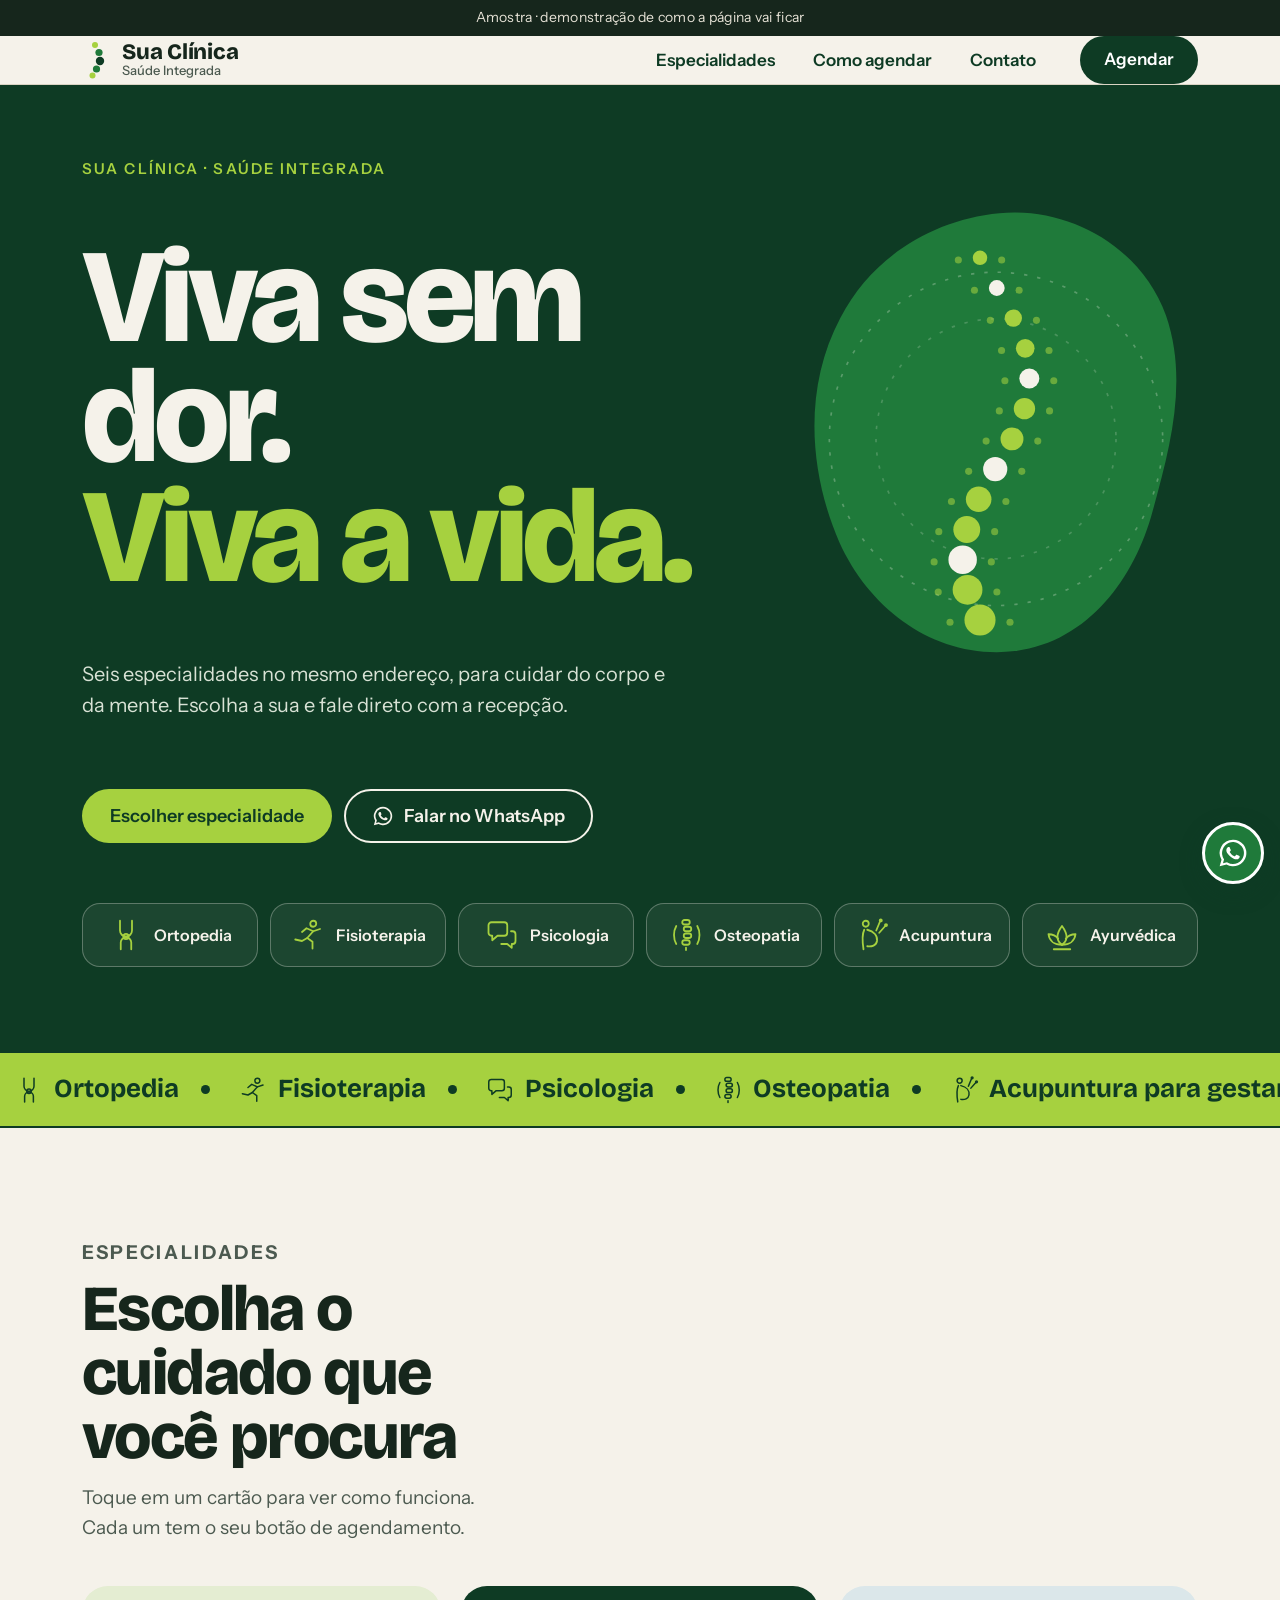
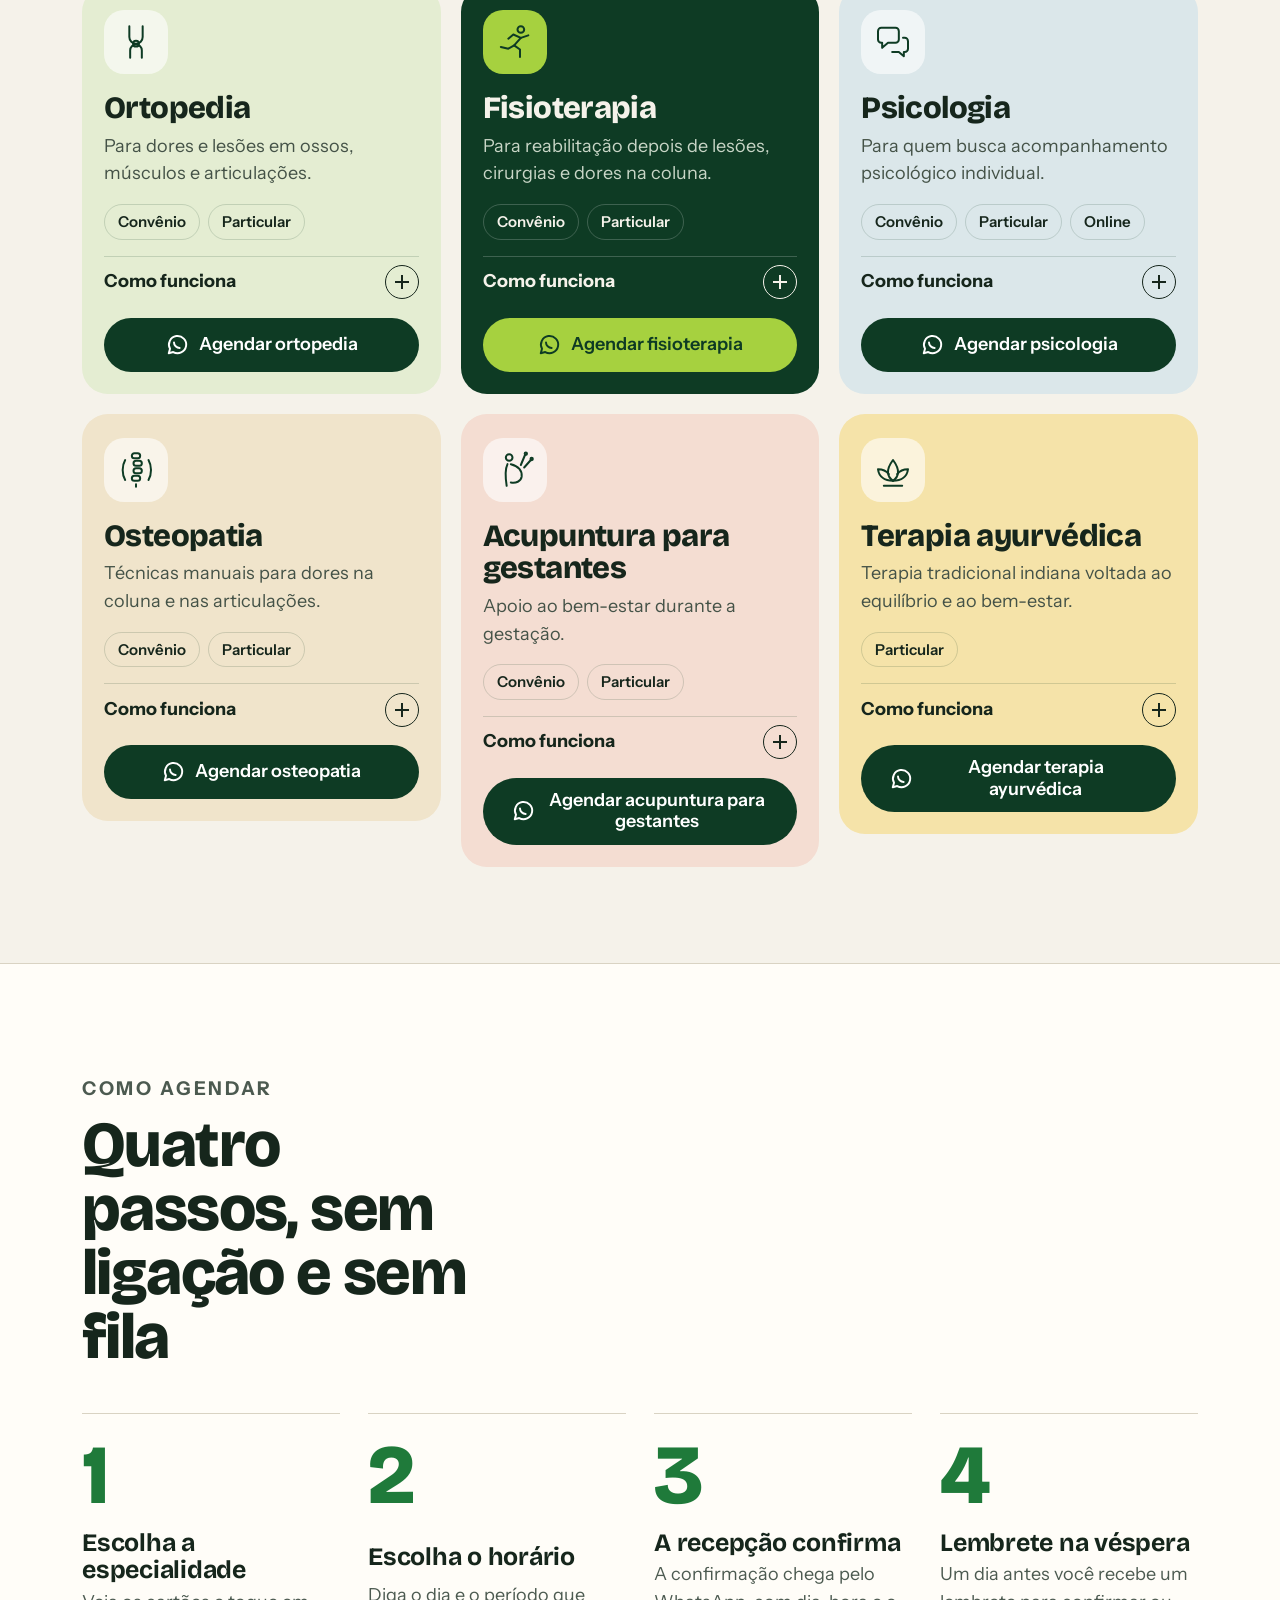
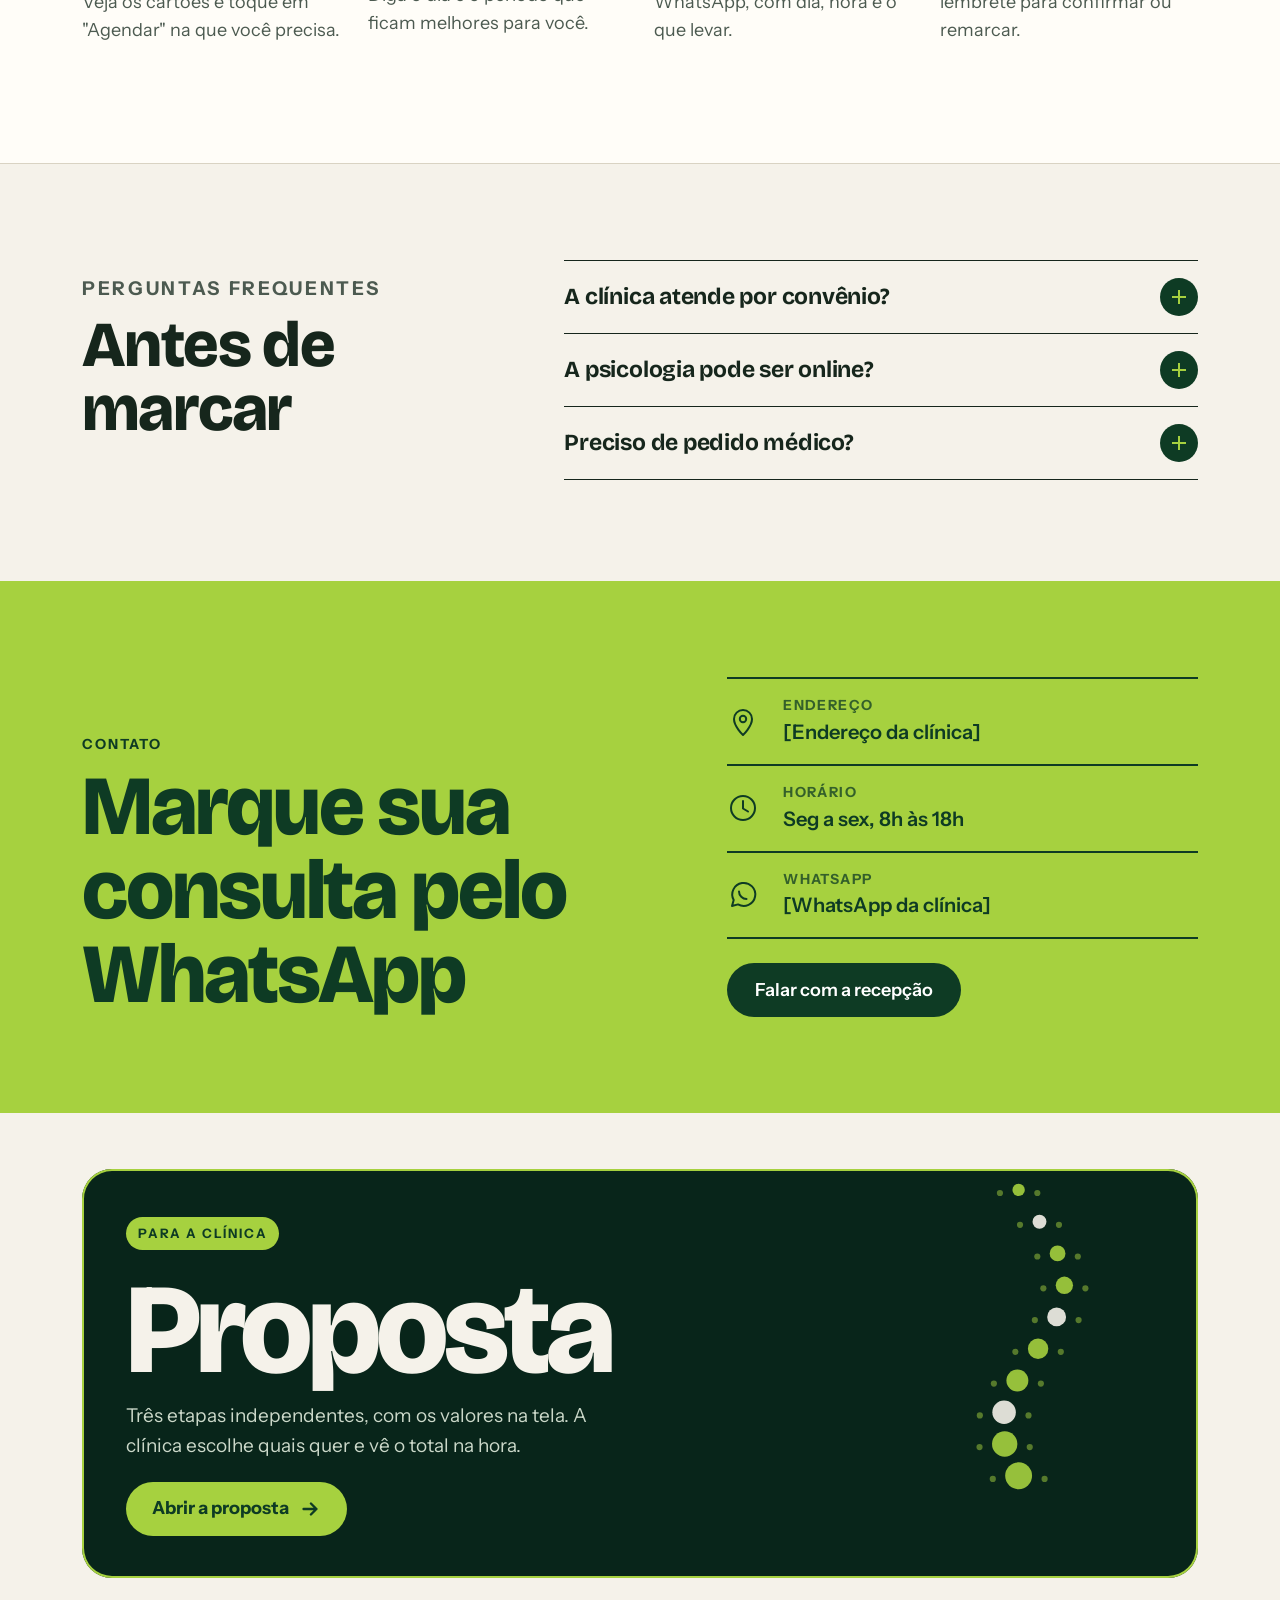
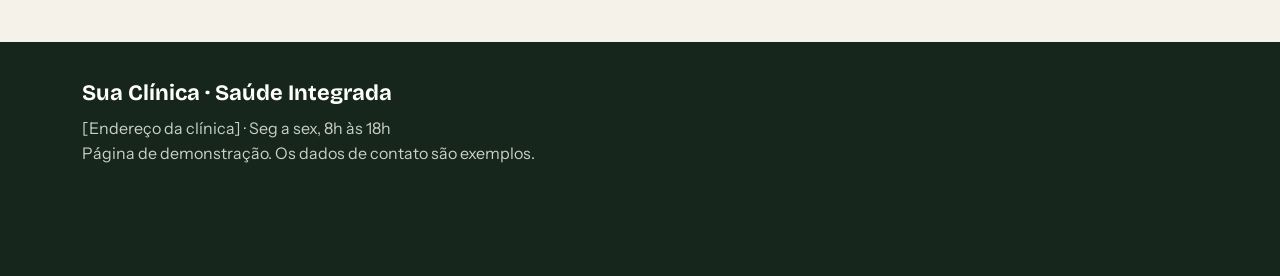
==== commit 2b9454d6: "Amostra da clínica: símbolos das especialidades, atalhos e contato do autor Símbolo de cada especial" ====
--- a/amostra-clinica.html
+++ b/amostra-clinica.html
@@ -65,6 +65,21 @@
 .abertura-botoes{display:flex;flex-direction:column;gap:12px;margin-top:28px}
 .abertura-arte{justify-self:center;width:min(78vw,340px);margin-top:26px}
 .abertura-arte svg{width:100%;height:auto}
+
+.ic{fill:none;stroke:currentColor;stroke-width:2.4;stroke-linecap:round;stroke-linejoin:round;flex:none}
+.atalhos{display:grid;grid-template-columns:repeat(3,1fr);gap:8px;margin-top:30px}
+.atalho{display:flex;flex-direction:column;align-items:center;justify-content:center;gap:6px;min-height:88px;padding:10px 4px;border-radius:18px;border:1.5px solid rgba(245,242,234,.3);background:rgba(255,255,255,.06);color:#F5F2EA;font-weight:600;font-size:15px;line-height:1.15;transition:background-color .15s}
+.atalho:hover{background:rgba(255,255,255,.14)}
+.atalho .ic{width:36px;height:36px;color:var(--limao)}
+.card{scroll-margin-top:130px}
+.card .btn svg{width:24px;height:24px}
+.faixa-grupo .ic{width:30px;height:30px;margin-right:-12px}
+#demoEsp .op{display:flex;align-items:center;gap:8px;padding:6px 10px;text-align:left;font-size:15px}
+#demoEsp .op .ic{width:26px;height:26px;color:var(--verde)}
+#demoEsp .op.sel .ic{color:var(--limao)}
+.p-autor a{display:inline-flex;align-items:center;gap:8px;min-height:48px;padding:0 4px;font-weight:700;color:var(--escuro)}
+.p-autor a svg{width:22px;height:22px}
+.p-autor b{color:var(--tinta)}
 
 /* Faixa correndo */
 .faixa{background:var(--limao);color:var(--escuro);overflow:hidden;border-block:2px solid var(--escuro)}
@@ -298,6 +313,9 @@
   .abertura h1{font-size:clamp(96px,10.4vw,150px)}
   .abertura-arte{width:100%;max-width:400px;margin:0;grid-row:1/4;grid-column:2}
   .abertura-grade > *:not(.abertura-arte){grid-column:1}
+  .abertura-grade > .atalhos{grid-column:1/-1;grid-template-columns:repeat(6,1fr);gap:12px;margin-top:20px}
+  .atalho{flex-direction:row;gap:10px;min-height:64px;font-size:16px}
+  .card{scroll-margin-top:96px}
   .secao{padding:96px 0}
   .secao-cab{margin-bottom:44px}
   .cards{grid-template-columns:repeat(3,1fr)}
@@ -360,6 +378,7 @@
           Falar no WhatsApp
         </a>
       </div>
+      <div class="atalhos" id="atalhos" aria-label="Ir direto para uma especialidade"></div>
     </div>
   </section>
 
@@ -604,7 +623,7 @@
       </div>
     </div>
 
-    <p class="p-autor" id="pAutor">Feito por [Seu nome] · [WhatsApp]</p>
+    <p class="p-autor" id="pAutor">Feito por Kaian Bruno</p>
   </div>
 
   <div class="barra">
@@ -623,8 +642,8 @@
    =================================================================== */
 var CLINICA_NOME    = "Sua Clínica · Saúde Integrada";
 var WHATSAPP_NUMERO = "5561900000000";      // só números: país + DDD + número
-var AUTOR_NOME      = "[Seu nome]";
-var AUTOR_WHATSAPP  = "[WhatsApp]";
+var AUTOR_NOME      = "Kaian Bruno";
+var AUTOR_WHATSAPP  = "5561992372216";      // recebe o "Quero seguir com estas etapas"
 /* =================================================================== */
 
 (function(){
@@ -634,9 +653,15 @@
   var $$ = function(s, r){ return Array.prototype.slice.call((r || document).querySelectorAll(s)); };
   var SVGNS = "http://www.w3.org/2000/svg";
 
-  function linkWhats(msg){
-    return "https://wa.me/" + WHATSAPP_NUMERO + "?text=" + encodeURIComponent(msg);
-  }
+  function linkWhats(msg, numero){
+    return "https://wa.me/" + (numero || WHATSAPP_NUMERO) + "?text=" + encodeURIComponent(msg);
+  }
+  function telefone(n){
+    var m = String(n).replace(/\D/g, "").match(/^55(\d{2})(\d{5})(\d{4})$/);
+    return m ? "(" + m[1] + ") " + m[2] + "-" + m[3] : n;
+  }
+  function icone(e){ return '<svg class="ic" viewBox="0 0 48 48" aria-hidden="true">' + e.icone + '</svg>'; }
+  var ICONE_WA = '<svg viewBox="0 0 32 32" fill="none" stroke="currentColor" stroke-width="2.6" stroke-linecap="round" stroke-linejoin="round" aria-hidden="true"><path d="M5 27l1.700-6A11.500 11.500 0 1 1 11 25.400z"/><path d="M12 12.500c0 4 3.500 7.500 7.500 7.500"/></svg>';
   function reais(n){ return "R$ " + n.toLocaleString("pt-BR"); }
 
   /* ---------- Nome da clínica ---------- */
@@ -645,7 +670,9 @@
   $$("[data-nome]").forEach(function(el){ el.textContent = CLINICA_NOME; });
   $("[data-nome-curto]").textContent = partes[0].trim();
   $("[data-nome-sub]").textContent = (partes[1] || "").trim();
-  $("#pAutor").textContent = "Feito por " + AUTOR_NOME + " · " + AUTOR_WHATSAPP;
+  $("#pAutor").innerHTML = 'Feito por <b>' + AUTOR_NOME + '</b> · <a target="_blank" rel="noopener" href="' +
+    linkWhats("Olá, " + AUTOR_NOME.split(" ")[0] + "! Vi a proposta e quero tirar uma dúvida.", AUTOR_WHATSAPP) + '">' +
+    ICONE_WA + 'WhatsApp ' + telefone(AUTOR_WHATSAPP) + '</a>';
 
   /* ---------- Especialidades ---------- */
   var ESPECIALIDADES = [
@@ -665,11 +692,11 @@
       passos:["Avaliação da postura","Sessões manuais","Orientações para casa"],
       tags:["Convênio","Particular"],
       icone:'<rect x="19" y="4" width="10" height="6" rx="3"/><rect x="21" y="13" width="10" height="6" rx="3"/><rect x="21" y="22" width="10" height="6" rx="3"/><rect x="19" y="31" width="10" height="6" rx="3"/><path d="M39 12c4 7 4 17 0 24"/><path d="M11 12c-4 7-4 17 0 24"/><path d="M24 41v3"/>' },
-    { nome:"Acupuntura para gestantes", para:"Apoio ao bem-estar durante a gestação.",
+    { nome:"Acupuntura para gestantes", curto:"Acupuntura", para:"Apoio ao bem-estar durante a gestação.",
       passos:["Conversa sobre a gestação","Sessões com agulhas finas","Acompanhamento por trimestre"],
       tags:["Convênio","Particular"],
       icone:'<circle cx="17" cy="9" r="4"/><path d="M15 17c-3 6-3 13-1 26"/><path d="M19 17c9 2 14 8 13 15-1 6-7 8-13 7"/><path d="M36 6l-5 12M43 12l-8 9"/><circle cx="37" cy="4.500" r="1.400"/><circle cx="44" cy="10.800" r="1.400"/>' },
-    { nome:"Terapia ayurvédica", para:"Terapia tradicional indiana voltada ao equilíbrio e ao bem-estar.",
+    { nome:"Terapia ayurvédica", curto:"Ayurvédica", para:"Terapia tradicional indiana voltada ao equilíbrio e ao bem-estar.",
       passos:["Avaliação do perfil","Plano de cuidados","Sessões de terapia"],
       tags:["Particular"],
       icone:'<path d="M24 37c-7-5-9-13 0-25 9 12 7 20 0 25z"/><path d="M24 37c-10 0-17-5-18-14 6 0 10 2 13 6"/><path d="M24 37c10 0 17-5 18-14-6 0-10 2-13 6"/><path d="M13 43h22"/>' }
@@ -679,22 +706,35 @@
   ESPECIALIDADES.forEach(function(e, i){
     var art = document.createElement("article");
     art.className = "card revela" + (e.destaque ? " destaque" : "");
+    art.id = "card" + i;
     var nomeMin = e.nome.charAt(0).toLowerCase() + e.nome.slice(1);
     art.innerHTML =
-      '<div class="card-topo"><span class="icone"><svg viewBox="0 0 48 48" aria-hidden="true">' + e.icone + '</svg></span>' +
+      '<div class="card-topo"><span class="icone">' + icone(e) + '</span>' +
       '</div>' +
       '<h3>' + e.nome + '</h3>' +
       '<p class="card-para">' + e.para + '</p>' +
       '<ul class="etiquetas">' + e.tags.map(function(t){ return '<li>' + t + '</li>'; }).join('') + '</ul>' +
       '<button type="button" class="card-abrir" aria-expanded="false" aria-controls="passos' + i + '">Como funciona<i aria-hidden="true"></i></button>' +
       '<ol class="passos" id="passos' + i + '">' + e.passos.map(function(p){ return '<li>' + p + '</li>'; }).join('') + '</ol>' +
-      '<a class="btn btn-escuro" target="_blank" rel="noopener" data-wa="Olá! Vim pelo site e quero agendar ' + nomeMin + '.">Agendar ' + nomeMin + '</a>';
+      '<a class="btn btn-escuro" target="_blank" rel="noopener" data-wa="Olá! Vim pelo site e quero agendar ' + nomeMin + '.">' + ICONE_WA + 'Agendar ' + nomeMin + '</a>';
     art.addEventListener("click", function(ev){
       if (ev.target.closest("a")) return;
       var aberto = art.classList.toggle("aberto");
       $(".card-abrir", art).setAttribute("aria-expanded", aberto ? "true" : "false");
     });
     cards.appendChild(art);
+
+    /* atalho com o símbolo, na abertura */
+    var at = document.createElement("button");
+    at.type = "button"; at.className = "atalho";
+    at.innerHTML = icone(e) + "<span>" + (e.curto || e.nome) + "</span>";
+    at.setAttribute("aria-label", "Ver " + e.nome);
+    at.addEventListener("click", function(){
+      art.classList.add("aberto", "visto");
+      $(".card-abrir", art).setAttribute("aria-expanded", "true");
+      art.scrollIntoView({ behavior: reduzido() ? "auto" : "smooth", block: "start" });
+    });
+    $("#atalhos").appendChild(at);
   });
 
   /* ---------- Faixa correndo ---------- */
@@ -703,7 +743,7 @@
     var grupo = document.createElement("div");
     grupo.className = "faixa-grupo";
     if (g) grupo.setAttribute("aria-hidden", "true");
-    grupo.innerHTML = ESPECIALIDADES.concat(ESPECIALIDADES).map(function(e){ return "<span>" + e.nome + "</span>"; }).join("");
+    grupo.innerHTML = ESPECIALIDADES.concat(ESPECIALIDADES).map(function(e){ return "<span>" + icone(e) + e.nome + "</span>"; }).join("");
     trilho.appendChild(grupo);
   }
 
@@ -816,7 +856,7 @@
     } else {
       $("#totNota").textContent = notas.join(" ") || "Pagamento único, sem mensalidade.";
       btnSeguir.setAttribute("aria-disabled", "false");
-      btnSeguir.href = linkWhats("Olá! Quero seguir com: " + nomes.join(", ") + ". Valor único " + reais(unico) + " e " + reais(mes) + " por mês.");
+      btnSeguir.href = linkWhats("Olá! Quero seguir com: " + nomes.join(", ") + ". Valor único " + reais(unico) + " e " + reais(mes) + " por mês.", AUTOR_WHATSAPP);
     }
   }
   $$("[data-incluir]").forEach(function(b){
@@ -860,7 +900,7 @@
   function desenharDemo(){
     elEsp.innerHTML = ""; elDias.innerHTML = ""; elHoras.innerHTML = "";
     ESPECIALIDADES.forEach(function(e, i){
-      elEsp.appendChild(botao(e.nome, "", demo.esp === i, function(){ demo.esp = i; demo.hora = null; desenharDemo(); }));
+      elEsp.appendChild(botao(icone(e) + "<span>" + e.nome + "</span>", "", demo.esp === i, function(){ demo.esp = i; demo.hora = null; desenharDemo(); }));
     });
     dias.forEach(function(dt, i){
       elDias.appendChild(botao(SEM_CURTO[dt.getDay()], dm(dt), demo.dia === i, function(){ demo.dia = i; demo.hora = null; desenharDemo(); }));
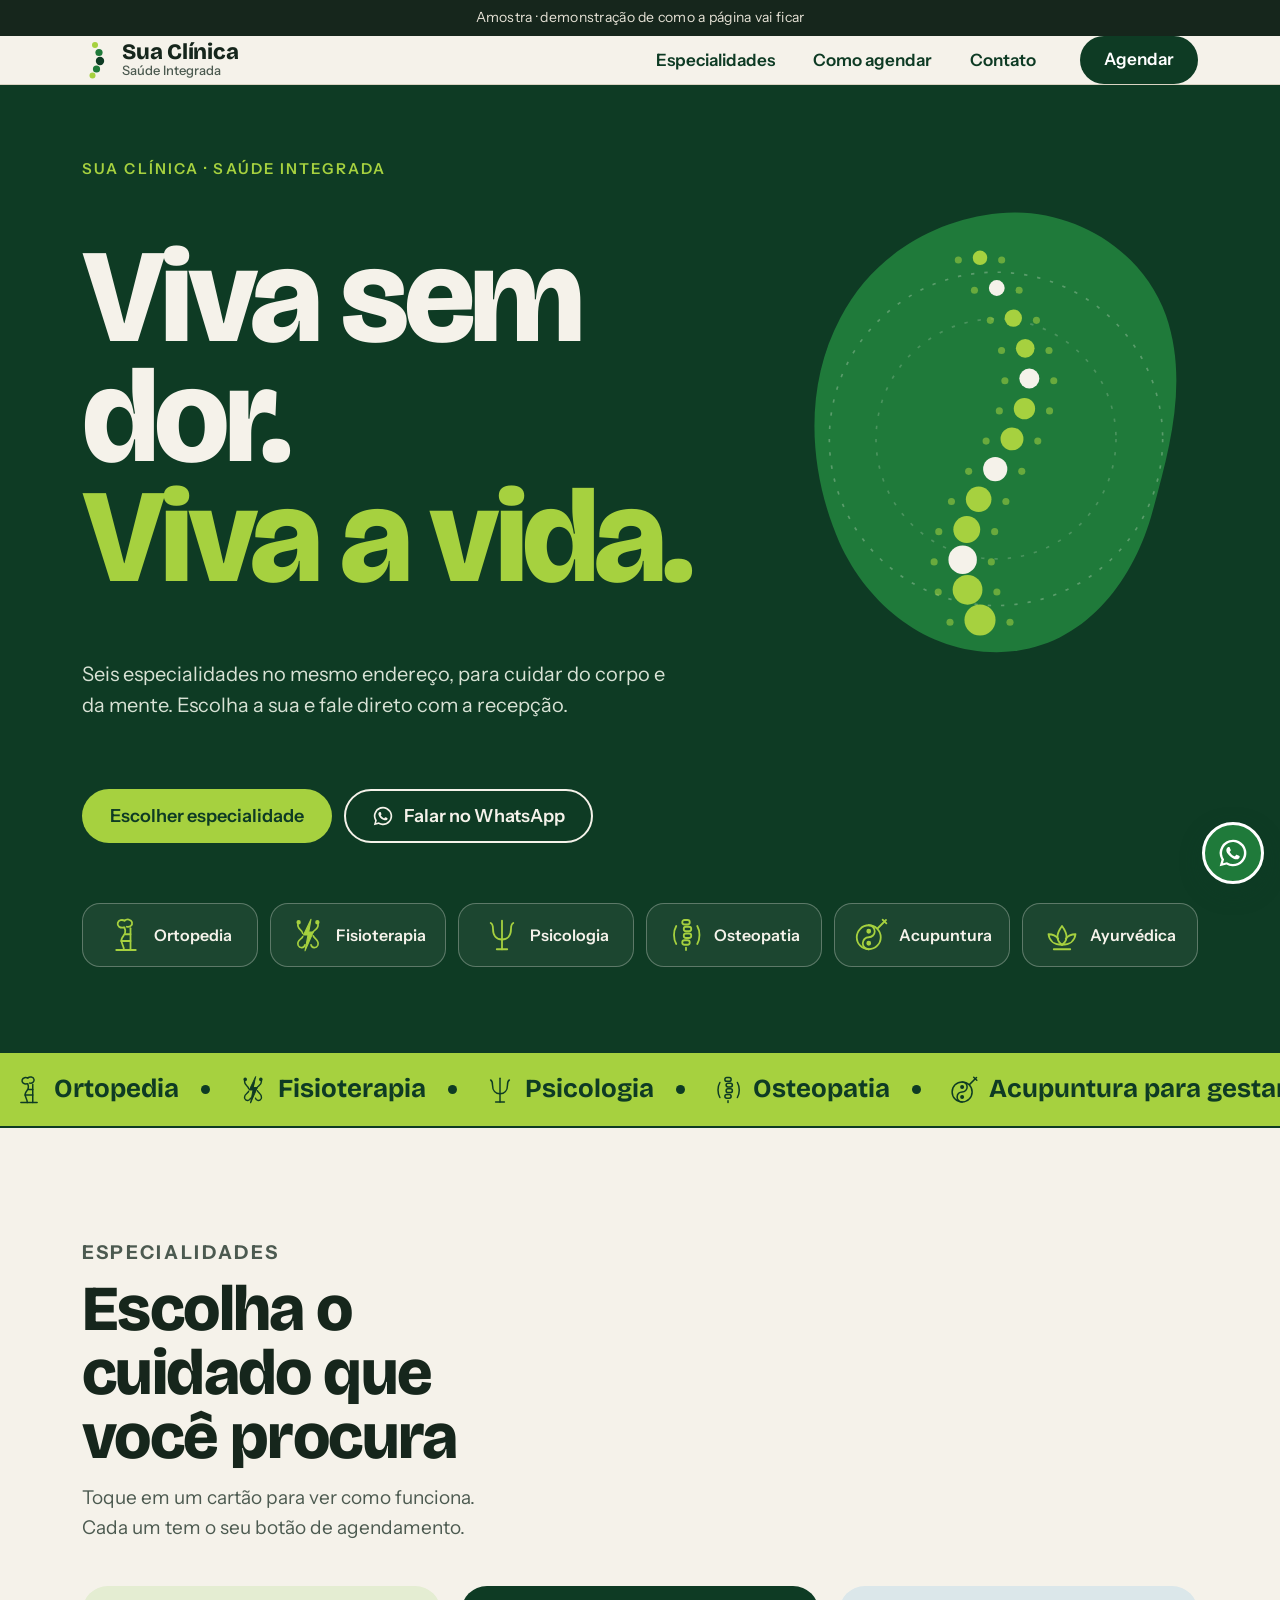
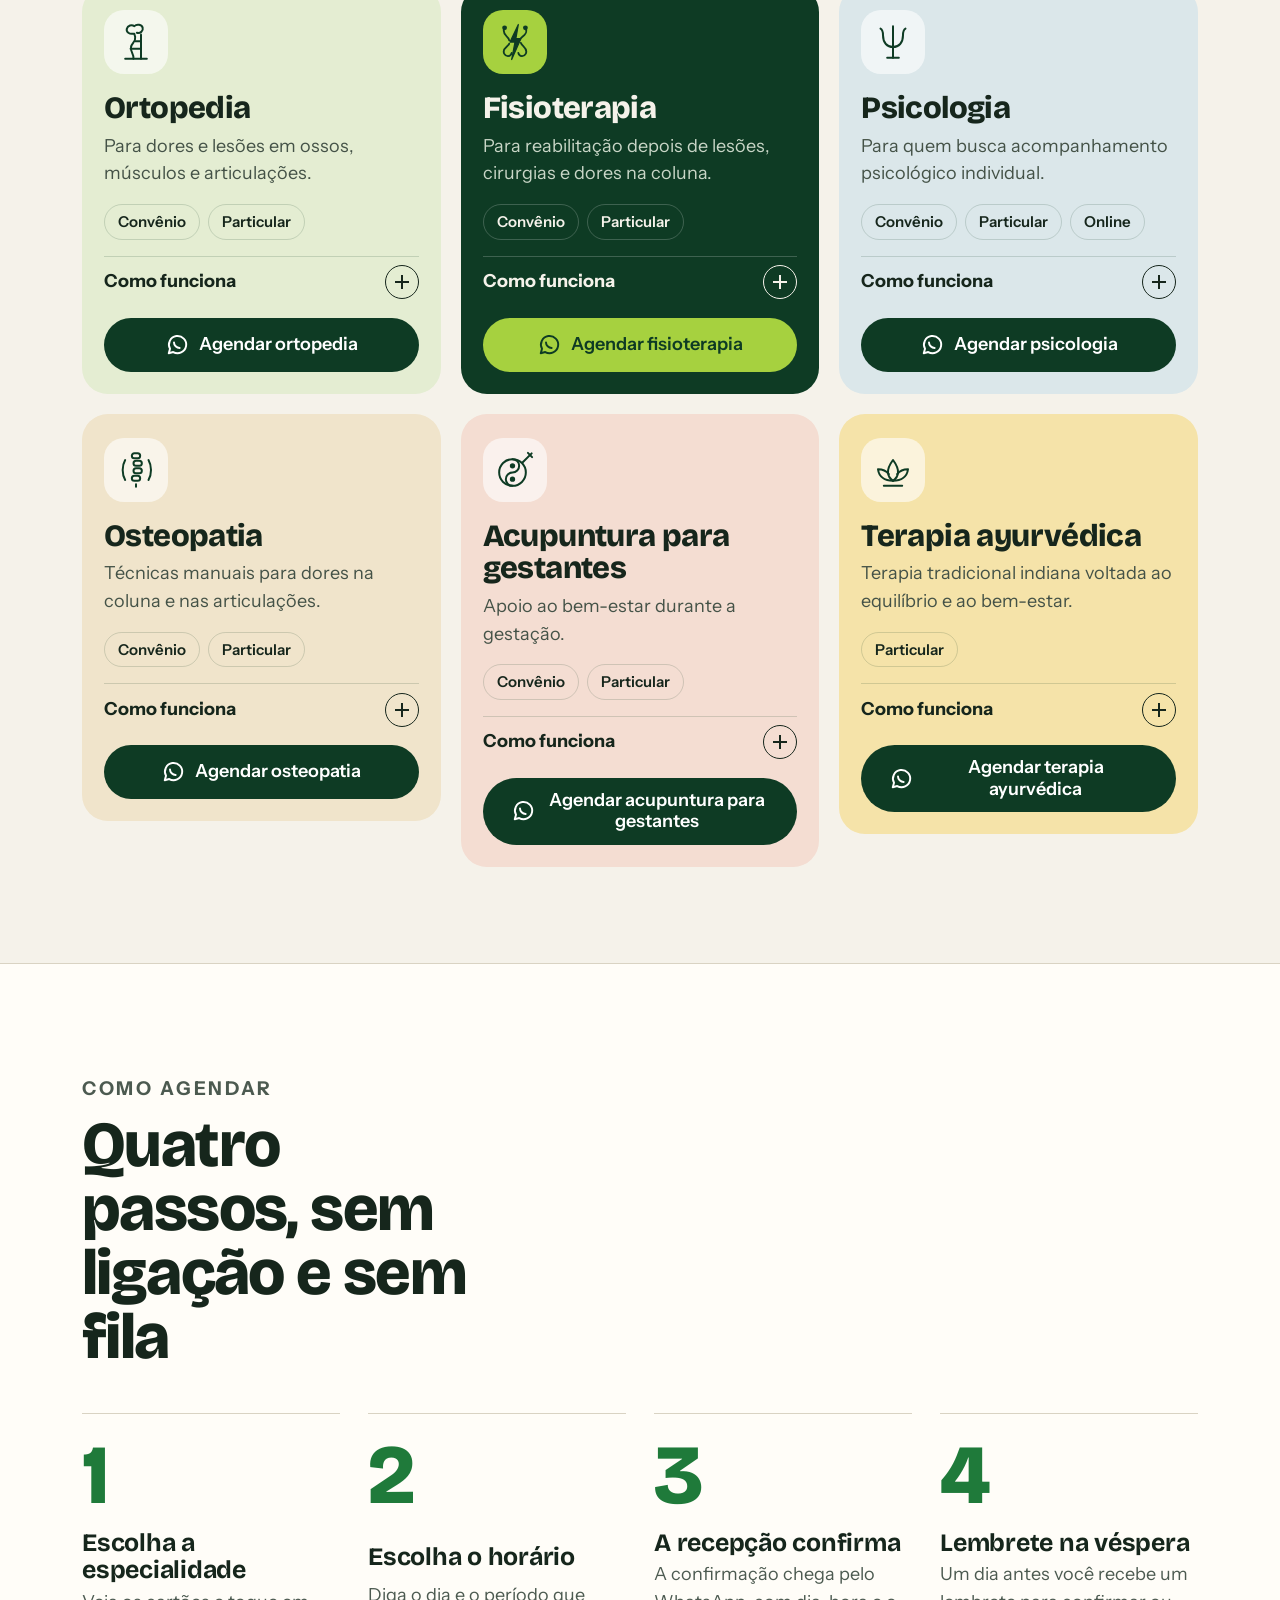
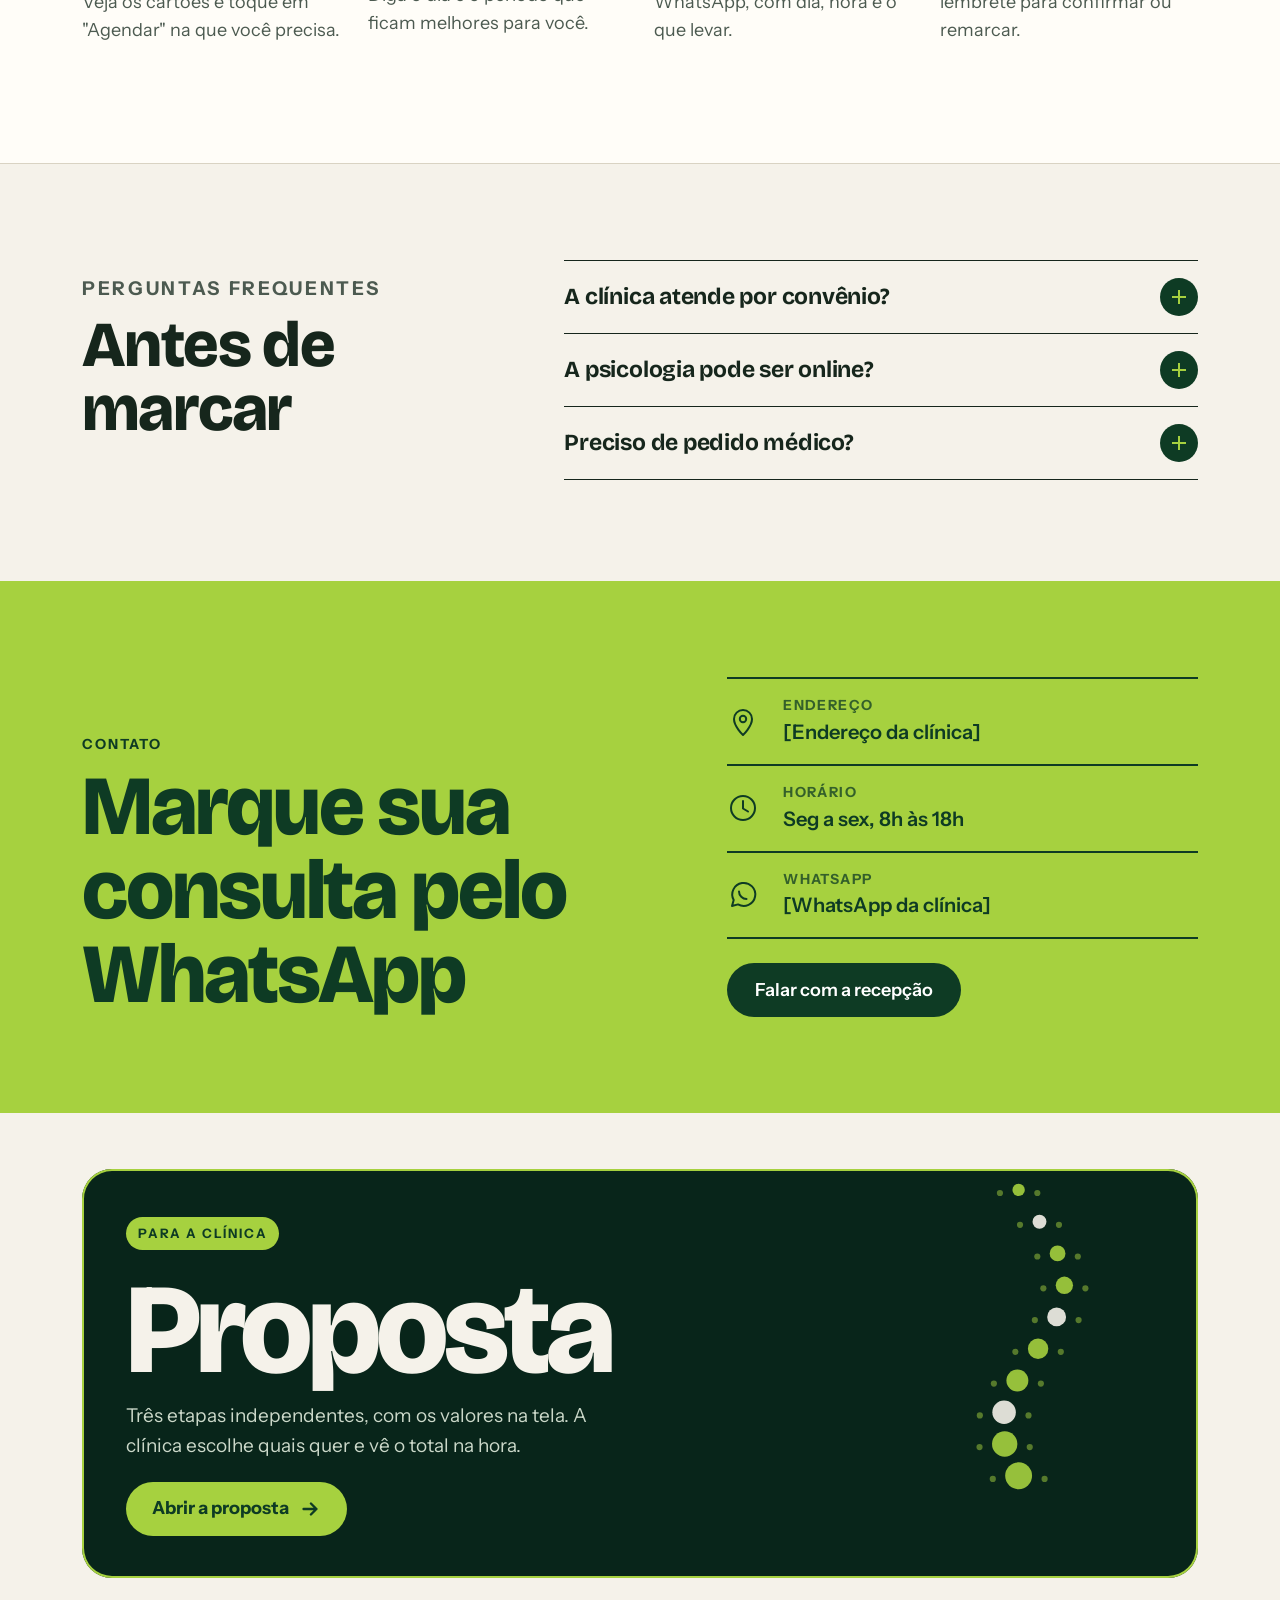
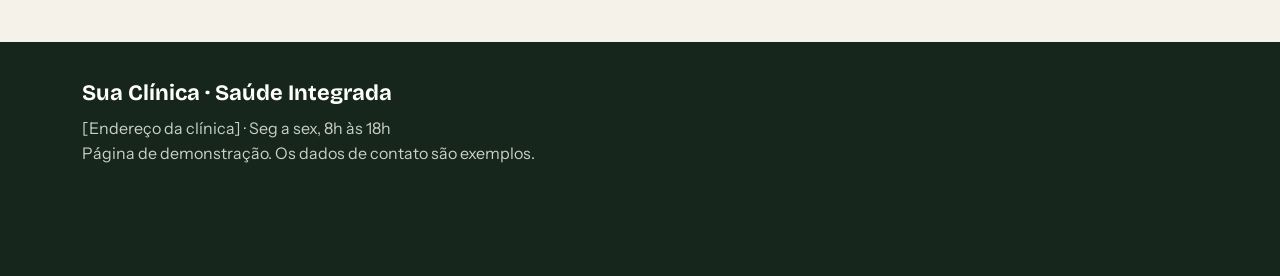
==== commit 41469017: "Amostra da clínica: símbolos próprios das áreas e resumo da escolha na proposta Psi na psicologia, á" ====
--- a/amostra-clinica.html
+++ b/amostra-clinica.html
@@ -77,6 +77,17 @@
 #demoEsp .op{display:flex;align-items:center;gap:8px;padding:6px 10px;text-align:left;font-size:15px}
 #demoEsp .op .ic{width:26px;height:26px;color:var(--verde)}
 #demoEsp .op.sel .ic{color:var(--limao)}
+.resumo{margin-top:16px;border-radius:24px;padding:24px 20px;background:#E4EDD2;border:2px solid var(--verde)}
+.resumo h3{font-family:var(--titulo);font-weight:800;font-size:27px;letter-spacing:-.02em;line-height:1.1}
+.resumo ul{margin-top:10px}
+.resumo li{padding:7px 0 7px 30px;position:relative;font-weight:600}
+.resumo li::before{content:"";position:absolute;left:2px;top:15px;width:15px;height:8px;border-left:3px solid var(--verde);border-bottom:3px solid var(--verde);transform:rotate(-45deg)}
+.resumo li.vazio{padding-left:0;font-weight:400;color:var(--suave)}
+.resumo li.vazio::before,.resumo li.soma::before{display:none}
+.resumo li.soma{padding-left:0;font-family:var(--titulo);font-weight:800;font-size:22px;color:var(--escuro)}
+.resumo-rot{margin-top:12px;font-size:14px;font-weight:700;letter-spacing:.08em;text-transform:uppercase;color:var(--suave)}
+.resumo-msg{margin-top:8px;background:#fff;border-radius:4px 16px 16px 16px;padding:12px 14px;font-size:17px}
+.resumo .btn{width:100%;margin-top:16px}
 .p-autor a{display:inline-flex;align-items:center;gap:8px;min-height:48px;padding:0 4px;font-weight:700;color:var(--escuro)}
 .p-autor a svg{width:22px;height:22px}
 .p-autor b{color:var(--tinta)}
@@ -523,6 +534,7 @@
         <li>Feita para celular e para ser encontrada no Google</li>
         <li>Endereço próprio (.com.br, pago pela clínica, cerca de R$ 40 por ano)</li>
         <li>Contagem de cliques nos botões</li>
+        <li>Fotos da clínica e da equipe, se a clínica quiser (esta amostra está sem fotos de propósito)</li>
         <li>30 dias de ajustes grátis depois da entrega</li>
       </ul>
       <p class="nota"><b>Depois disso, só se a clínica pedir:</b> ajuste simples (texto, foto, convênio, horário) por R$ 40 cada, ou pacote de 5 ajustes por R$ 150.</p>
@@ -623,6 +635,14 @@
       </div>
     </div>
 
+    <div class="resumo">
+      <h3>Sua escolha</h3>
+      <ul id="resumoLista"></ul>
+      <p class="resumo-rot">Mensagem que vai para o WhatsApp do Kaian:</p>
+      <p class="resumo-msg" id="resumoMsg"></p>
+      <a class="btn btn-escuro" id="btnSeguir2" target="_blank" rel="noopener"></a>
+    </div>
+
     <p class="p-autor" id="pAutor">Feito por Kaian Bruno</p>
   </div>
 
@@ -631,7 +651,7 @@
       <div class="tot"><small>Valor único</small><strong id="totUnico">R$ 0</strong></div>
       <div class="tot"><small>Por mês</small><strong id="totMes">R$ 0</strong></div>
       <p class="barra-nota" id="totNota" aria-live="polite">Marque as etapas que quiser incluir.</p>
-      <a class="btn btn-limao" id="btnSeguir" target="_blank" rel="noopener" aria-disabled="true">Quero seguir com estas etapas</a>
+      <a class="btn btn-limao" id="btnSeguir" target="_blank" rel="noopener"></a>
     </div>
   </div>
 </div>
@@ -679,15 +699,15 @@
     { nome:"Ortopedia", para:"Para dores e lesões em ossos, músculos e articulações.",
       passos:["Consulta de avaliação","Exame e diagnóstico","Plano de tratamento"],
       tags:["Convênio","Particular"],
-      icone:'<path d="M16 5v13a8 8 0 0 0 16 0V5"/><circle cx="24" cy="26" r="3.500"/><path d="M17 43V34a7 7 0 0 1 14 0v9"/>' },
+      icone:'<path d="M11 44h26"/><path d="M30 44V15"/><path d="M21 44c1-5-4-8-3-14 1-5 6-6 5-12-.300-2-1-3-1-4"/><path d="M17.500 32H30M23 23h7"/><path d="M21 14c-5 1-9-2-8-6 1-4 6-5 9-3 3-3 9-2 10 2 1 4-3 7-7 6"/>' },
     { nome:"Fisioterapia", para:"Para reabilitação depois de lesões, cirurgias e dores na coluna.", destaque:true,
       passos:["Avaliação inicial","Série de sessões","Reavaliação do progresso"],
       tags:["Convênio","Particular"],
-      icone:'<circle cx="31" cy="9" r="4"/><path d="M40 16l-9 3-8 9 7 5v9"/><path d="M23 28l-7 4-9-2"/><path d="M31 19l-9-4-6 5"/>' },
+      icone:'<path d="M28 3L18 24h6l-4 21 11-25h-6z" fill="currentColor" stroke-width="1.500"/><path d="M11 8c-3 8 6 9 6 14M31 25c1 4 9 6 6 13-2 4-8 4-9-1" stroke-width="2.200"/><path d="M37 8c3 8-6 9-7 13M17 26c-1 4-9 5-6 12 2 4 8 4 9-1" stroke-width="2.200"/><circle cx="11.500" cy="7" r="1.700" fill="currentColor"/><circle cx="36.500" cy="7" r="1.700" fill="currentColor"/>' },
     { nome:"Psicologia", para:"Para quem busca acompanhamento psicológico individual.",
       passos:["Primeira conversa","Sessões semanais","Presencial ou online"],
       tags:["Convênio","Particular","Online"],
-      icone:'<path d="M10 7h17a4 4 0 0 1 4 4v10a4 4 0 0 1-4 4H18l-7 6v-6h-1a4 4 0 0 1-4-4V11a4 4 0 0 1 4-4z"/><path d="M36 19h2a4 4 0 0 1 4 4v9a4 4 0 0 1-4 4h-1v5l-6-5h-8"/>' },
+      icone:'<path d="M24 5v38"/><path d="M9 8c2 1 3 3 3 8 0 9 5 14 12 14s12-5 12-14c0-5 1-7 3-8"/><path d="M17 43h14"/>' },
     { nome:"Osteopatia", para:"Técnicas manuais para dores na coluna e nas articulações.",
       passos:["Avaliação da postura","Sessões manuais","Orientações para casa"],
       tags:["Convênio","Particular"],
@@ -695,7 +715,7 @@
     { nome:"Acupuntura para gestantes", curto:"Acupuntura", para:"Apoio ao bem-estar durante a gestação.",
       passos:["Conversa sobre a gestação","Sessões com agulhas finas","Acompanhamento por trimestre"],
       tags:["Convênio","Particular"],
-      icone:'<circle cx="17" cy="9" r="4"/><path d="M15 17c-3 6-3 13-1 26"/><path d="M19 17c9 2 14 8 13 15-1 6-7 8-13 7"/><path d="M36 6l-5 12M43 12l-8 9"/><circle cx="37" cy="4.500" r="1.400"/><circle cx="44" cy="10.800" r="1.400"/>' },
+      icone:'<circle cx="21" cy="27" r="16"/><path d="M21 11a8 8 0 0 1 0 16a8 8 0 0 0 0 16"/><circle cx="21" cy="19" r="2" fill="currentColor"/><circle cx="21" cy="35" r="2" fill="currentColor"/><path d="M33 15L44 4"/><path d="M39.500 3.500l5 5"/>' },
     { nome:"Terapia ayurvédica", curto:"Ayurvédica", para:"Terapia tradicional indiana voltada ao equilíbrio e ao bem-estar.",
       passos:["Avaliação do perfil","Plano de cuidados","Sessões de terapia"],
       tags:["Particular"],
@@ -849,15 +869,24 @@
     }
     $("#totUnico").textContent = reais(unico);
     $("#totMes").textContent = reais(mes);
+    var msg, rotulo;
     if (!nomes.length){
-      $("#totNota").textContent = "Marque as etapas que quiser incluir.";
-      btnSeguir.setAttribute("aria-disabled", "true");
-      btnSeguir.removeAttribute("href");
+      $("#totNota").textContent = "Marque as etapas que quiser incluir. Sem marcar, o botão abre uma conversa para tirar dúvidas.";
+      msg = "Olá! Vi a proposta e quero conversar antes de escolher as etapas.";
+      rotulo = "Tirar dúvidas no WhatsApp";
+      $("#resumoLista").innerHTML = "<li class=\"vazio\">Nenhuma etapa marcada ainda. Toque em \"Incluir esta etapa\" nos cartões acima.</li>";
     } else {
       $("#totNota").textContent = notas.join(" ") || "Pagamento único, sem mensalidade.";
-      btnSeguir.setAttribute("aria-disabled", "false");
-      btnSeguir.href = linkWhats("Olá! Quero seguir com: " + nomes.join(", ") + ". Valor único " + reais(unico) + " e " + reais(mes) + " por mês.", AUTOR_WHATSAPP);
+      msg = "Olá! Quero seguir com: " + nomes.join(", ") + ". Valor único " + reais(unico) + " e " + reais(mes) + " por mês.";
+      rotulo = "Quero seguir com estas etapas";
+      $("#resumoLista").innerHTML = nomes.map(function(n){ return "<li>" + n + "</li>"; }).join("") +
+        "<li class=\"soma\">Valor único " + reais(unico) + " · " + reais(mes) + " por mês</li>";
     }
+    $("#resumoMsg").textContent = msg;
+    [btnSeguir, $("#btnSeguir2")].forEach(function(b){
+      b.href = linkWhats(msg, AUTOR_WHATSAPP);
+      b.innerHTML = ICONE_WA + rotulo;
+    });
   }
   $$("[data-incluir]").forEach(function(b){
     b.addEventListener("click", function(){
@@ -868,9 +897,6 @@
       $(".tx", b).textContent = marcadas[n] ? "Etapa incluída · toque para tirar" : "Incluir esta etapa";
       atualizarTotais();
     });
-  });
-  btnSeguir.addEventListener("click", function(ev){
-    if (btnSeguir.getAttribute("aria-disabled") === "true") ev.preventDefault();
   });
   atualizarTotais();
 
